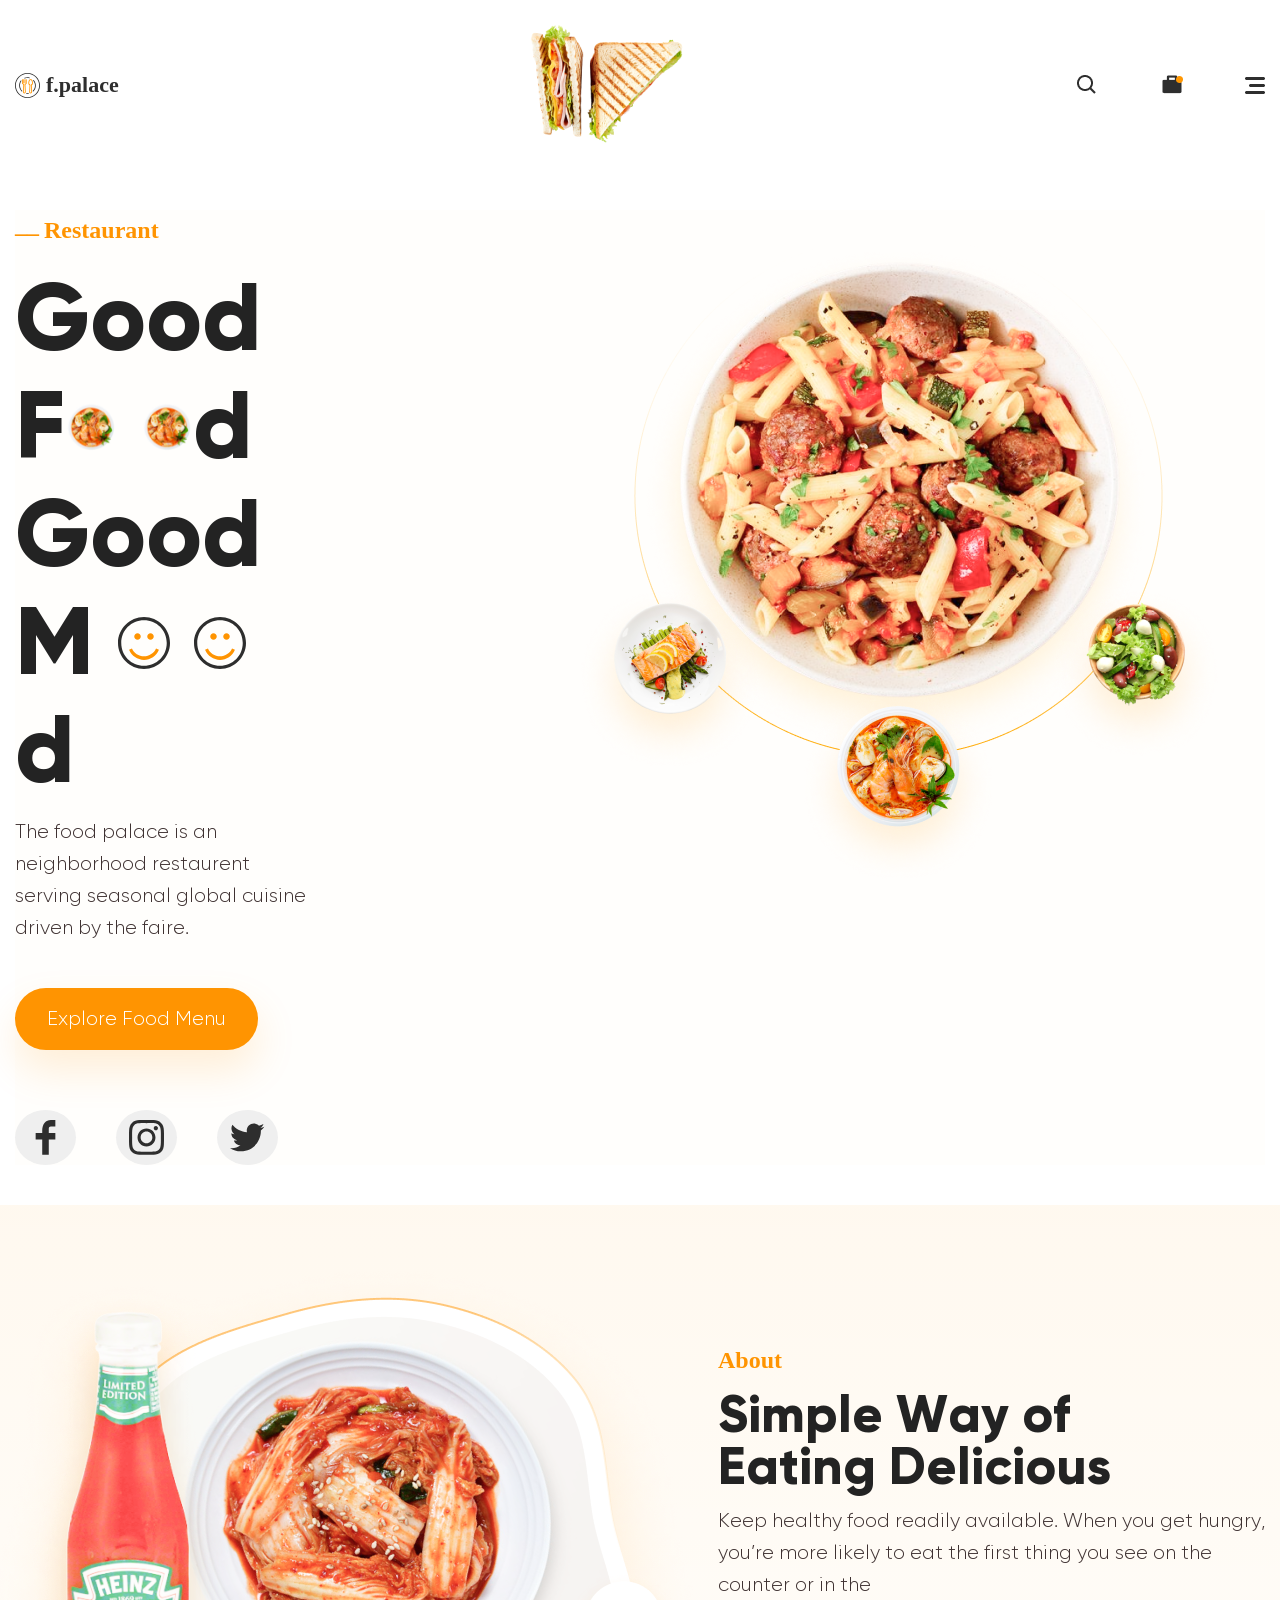
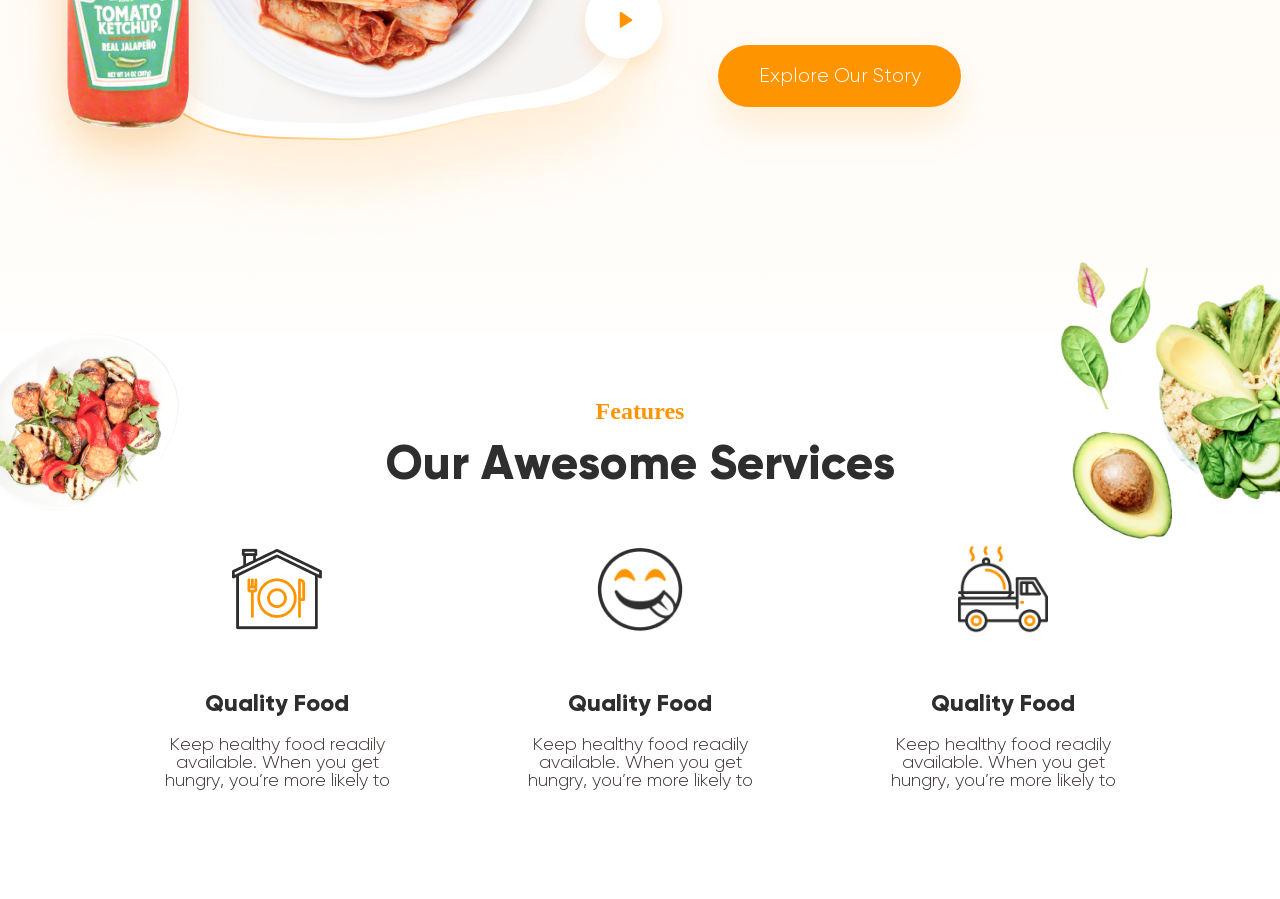
==== index.html @ fa470aaf "Updates" ====
<!doctype html>
<html lang="ru">
    <head>
   <meta charset="UTF-8">
   <meta http-equiv="imagetoolbar" content="no" />
   <meta http-equiv="msthemecompatible" content="no" />
   <meta http-equiv="X-UA-Compatible" content="IE=edge">
   <meta name="viewport" content="width=device-width, initial-scale=1.0">
   <meta name="format-detection" content="telephone=no, email=no, address=no, date=no" />
   <meta name="description" content="© Food">
   <!-- Для современных браузеров -->
<link rel="shortcut icon" href="./favicon.svg" type="image/x-icon">
<!-- Для Apple Touch и iOS-->
<link rel="apple-touch-icon" href="apple-touch-icon.png">
<!-- Для Android -->
<link rel="manifest" href="manifest.json">
   
   <link rel="stylesheet" type="text/css" href="./css/style.min.css">
   
   <title>Good Food</title>
</head>

    <body>
        <div class="wrapper">
            <div class="container">
                <header class="header">
<div class="nav">
    <div class="nav__logo">
        <img src="./images/food-logo.svg" />
        <div class="nav__name">F.palace</div>
    </div>
    <img src="./images/burger.png" class="nav__center" />
    <div class="nav__icon">
        <img class="img__btn" src="./images/search.png" alt="search" />
        <img class="img__btn" src="./images/suitcase.png" alt="suitcase" />
        <img class="img__btn" src="./images/menu.png" alt="menu" />
    </div>
</div>
</header>

            </div>
            <main class="main">
                <div class="container">
                    <section>
    <div class="home">
        <div class="home__left">
            <div class="text__menu">
                <p class="line">__</p>
                <p>Restaurant</p>
            </div>
            <div class="home__title">
                Good F<img class="home__smile" src="./images/home-food1.svg" alt="smile" />
                <img class="home__smile" src="./images/home-food1.svg" alt="smile" />d
            </div>
            <div class="home__title">
                Good M
                <img class="home__smile" src="./images/home-smile.svg" alt="smile" />
                <img class="home__smile" src="./images/home-smile.svg" alt="smile" />
                d
            </div>
            <p class="home_subtitle">
                The food palace is an neighborhood restaurent serving seasonal
                global cuisine driven by the faire.
            </p>
            <button class="btn">Explore food menu</button>
            <div class="social">
                <button class="btn__icon">
                    <img class="social__icon" src="./images/face.svg" alt="" srcset="" />
                </button>
                <button class="btn__icon">
                    <img class="social__icon" src="./images/instagram.svg" alt="" srcset="" />
                </button>
                <button class="btn__icon">
                    <img class="social__icon" src="./images/twitter.svg" alt="" srcset="" />
                </button>
            </div>
        </div>
        <div class="home__right">
            <img src="./images/Image 4.png" alt="food" srcset="" />
        </div>
    </div>
</section>

                </div>
                <section class="section__about">
    <div class="about container">
        <div class="about__right">
            <img class="img" src="./images/about.png" alt="food" srcset="" />
        </div>
        <div class="about__left">
            <div class="text__menu">
                <!-- <p class="line">__</p> -->
                <p>About</p>
            </div>
            <div class="about__title">Simple Way of</div>
            <div class="about__title">Eating Delicious</div>
            <p class="about_subtitle">
                Keep healthy food readily available. When you get hungry, you’re
                more likely to eat the first thing you see on the counter or in
                the
            </p>
            <button class="btn">Explore our story</button>
        </div>
    </div>
</section>

                <section>
    <div class="wrapper__features">
        <img class="img__left" src="./images/features1.png" alt="" />
        <img class="img__right" src="./images/features3.png" alt="" />
    </div>
    <div class="container">
        <div class="feature">
            <p class="text__menu">Features</p>
            <h1 class="service">Our Awesome Services</h1>
            <div class="delivery">
                <div class="delivery__service">
                    <img src="./images/feature/food.png" alt="food" />
                    <h1 class="service__name">Quality Food</h1>
                    <p class="service__text">
                        Keep healthy food readily available. When you get
                        hungry, you’re more likely to
                    </p>
                </div>
                <div class="delivery__service">
                    <img src="./images/feature/emojione.png" alt="food" />
                    <h1 class="service__name">Quality Food</h1>
                    <p class="service__text">
                        Keep healthy food readily available. When you get
                        hungry, you’re more likely to
                    </p>
                </div>
                <div class="delivery__service">
                    <img src="./images/feature/truck.png" alt="food" />
                    <h1 class="service__name">Quality Food</h1>
                    <p class="service__text">
                        Keep healthy food readily available. When you get
                        hungry, you’re more likely to
                    </p>
                </div>
            </div>
        </div>
    </div>
</section>

            </main>
            <footer class="footer"></footer>
        </div>
        <script src="./js/script.min.js"></script>
    </body>
</html>
---- css/style.min.css ----
@media (prefers-reduced-motion: no-preference) {
  html {
    scroll-behavior: smooth;
  }
}

* {
  -webkit-tap-highlight-color: transparent;
}

@font-face {
  font-family: "Gilroy";
  font-display: swap;
  src: url("../fonts/Gilroy-ExtraBold.woff2") format("woff2"), url("../fonts/Gilroy-ExtraBold.woff") format("woff");
  font-weight: 800;
  font-style: normal;
}
@font-face {
  font-family: "Gilroy";
  font-display: swap;
  src: url("../fonts/Gilroy-Light.woff2") format("woff2"), url("../fonts/Gilroy-Light.woff") format("woff");
  font-weight: 300;
  font-style: normal;
}
.btn {
  margin-top: 3.1428571429rem;
  color: #fff;
  font-family: "Gilroy";
  font-size: 20px;
  font-style: normal;
  font-weight: 500;
  line-height: 30px; /* 150% */
  text-transform: capitalize;
  width: 243px;
  height: 62px;
  -ms-flex-negative: 0;
      flex-shrink: 0;
  border-radius: 31px;
  background: #ff9401;
  -webkit-box-shadow: 0px 20px 40px 0px rgba(255, 148, 1, 0.15);
          box-shadow: 0px 20px 40px 0px rgba(255, 148, 1, 0.15);
  -webkit-transition: scale 0.4s ease-in-out;
  transition: scale 0.4s ease-in-out;
}
.btn:hover {
  scale: 1.1;
}

* {
  padding: 0;
  margin: 0;
  border: 0;
}

*,
*:before,
*:after {
  -webkit-box-sizing: border-box;
          box-sizing: border-box;
}

:focus,
:active {
  outline: none;
}

a:focus,
a:active {
  outline: none;
}

nav,
footer,
header,
aside {
  display: block;
}

html,
body {
  height: 100%;
  width: 100%;
  color: var(--default-text-color, #000000);
  font-size: 100%;
  line-height: 1;
  font-size: 14px;
  -ms-text-size-adjust: 100%;
  -moz-text-size-adjust: 100%;
  -webkit-text-size-adjust: 100%;
}

input,
button,
textarea {
  font-family: inherit;
}

input::-ms-clear {
  display: none;
}

button {
  cursor: pointer;
}

button::-moz-focus-inner {
  padding: 0;
  border: 0;
}

a,
a:visited {
  text-decoration: none;
}

a:hover {
  text-decoration: none;
}

ul li {
  list-style: none;
}

img {
  vertical-align: top;
}

h1,
h2,
h3,
h4,
h5,
h6 {
  font-size: inherit;
  font-weight: inherit;
}

/*-------------------------------------------------------------------------------------------------*/
.wrapper {
  min-height: 100%;
  display: -webkit-box;
  display: -ms-flexbox;
  display: flex;
  -webkit-box-orient: vertical;
  -webkit-box-direction: normal;
      -ms-flex-direction: column;
          flex-direction: column;
  overflow-x: clip;
}
.wrapper > * {
  min-width: 0;
}

.container,
[class*=__container] {
  -webkit-box-sizing: content-box;
          box-sizing: content-box;
  max-width: 114.2857142857rem;
  margin: 0 auto;
  width: calc(100% - 30px);
  padding: 0 1.0714285714rem;
  height: 100%;
}

.lock {
  overflow: hidden !important;
  -ms-touch-action: none !important;
      touch-action: none !important;
}

.text__menu {
  display: -webkit-box;
  display: -ms-flexbox;
  display: flex;
  -webkit-box-pack: start;
      -ms-flex-pack: start;
          justify-content: start;
  gap: 5px;
  -webkit-box-align: center;
      -ms-flex-align: center;
          align-items: center;
  color: #ff9401;
  font-size: 24px;
  font-style: normal;
  font-weight: 600;
  line-height: 30px;
  padding-bottom: 13px;
}

.menu__body {
  height: 100%;
  display: -webkit-box;
  display: -ms-flexbox;
  display: flex;
  -webkit-box-pack: justify;
      -ms-flex-pack: justify;
          justify-content: space-between;
  -webkit-box-align: center;
      -ms-flex-align: center;
          align-items: center;
}
@media (max-width: 768.5px) {
  .menu__body {
    -webkit-box-orient: vertical;
    -webkit-box-direction: normal;
        -ms-flex-direction: column;
            flex-direction: column;
  }
}

.nav {
  display: -webkit-box;
  display: -ms-flexbox;
  display: flex;
  -webkit-box-pack: justify;
      -ms-flex-pack: justify;
          justify-content: space-between;
  -webkit-box-align: center;
      -ms-flex-align: center;
          align-items: center;
}

.nav__logo {
  display: -webkit-box;
  display: -ms-flexbox;
  display: flex;
  -webkit-box-pack: justify;
      -ms-flex-pack: justify;
          justify-content: space-between;
  -webkit-box-align: center;
      -ms-flex-align: center;
          align-items: center;
  gap: 6px;
}

.nav__name {
  color: #2e2e2e;
  font-family: "Playfair Display";
  font-size: 22px;
  font-weight: 700;
  line-height: 30px; /* 136.364% */
  text-transform: lowercase;
}

.nav__icon {
  display: -webkit-box;
  display: -ms-flexbox;
  display: flex;
  -webkit-box-pack: justify;
      -ms-flex-pack: justify;
          justify-content: space-between;
  -webkit-box-align: center;
      -ms-flex-align: center;
          align-items: center;
  gap: 62px;
}

.img__btn {
  cursor: pointer;
}

.header {
  height: -webkit-fit-content;
  height: -moz-fit-content;
  height: fit-content;
}

.home {
  display: -webkit-box;
  display: -ms-flexbox;
  display: flex;
  -webkit-box-pack: start;
      -ms-flex-pack: start;
          justify-content: start;
  margin-top: 2.8571428571rem;
  background-color: #fffefc;
}

.home__left {
  width: 42.1428571429rem;
}

.line {
  margin-bottom: 0.7142857143rem;
}

.home__smile {
  margin-top: 2.1428571429rem;
  width: 52px;
  height: 52px;
  -ms-flex-negative: 0;
      flex-shrink: 0;
}

.home__title {
  color: #232323;
  font-family: "Gilroy";
  font-size: 96px;
  font-style: normal;
  font-weight: 800;
  line-height: 108px;
}
@font-face {
  font-family: "Gilroy";
  src: url("../fonts/Gilroy-ExtraBold.woff2") format("woff2");
  font-weight: 800;
  font-display: swap;
  font-style: normal;
}

.home_subtitle {
  margin-top: 0.9285714286rem;
  color: #3f3232;
  font-family: "Gilroy";
  font-size: 20px;
  font-style: normal;
  font-weight: 400;
  line-height: 160%; /* 32px */
}

.social {
  margin-top: 4.2857142857rem;
  display: -webkit-box;
  display: -ms-flexbox;
  display: flex;
  gap: 40px;
}

.social__icon {
  width: 35px;
  height: 35px;
}

.btn__icon {
  padding: 10px 13px;
  border-radius: 100%;
}

.section__about {
  background: -webkit-gradient(linear, left top, left bottom, from(rgba(255, 148, 1, 0.05)), to(rgba(255, 237, 211, 0)));
  background: linear-gradient(180deg, rgba(255, 148, 1, 0.05) 0%, rgba(255, 237, 211, 0) 100%);
}

.about {
  background: -webkit-gradient(linear, left top, left bottom, from(rgba(255, 148, 1, 0.05)), to(rgba(255, 237, 211, 0)));
  background: linear-gradient(180deg, rgba(255, 148, 1, 0.05) 0%, rgba(255, 237, 211, 0) 100%);
  display: -webkit-box;
  display: -ms-flexbox;
  display: flex;
  -webkit-box-pack: justify;
      -ms-flex-pack: justify;
          justify-content: space-between;
  margin-top: 2.8571428571rem;
  background-color: #fffefc;
}

.about__left {
  margin-top: 140px;
  width: 40rem;
}

.about__menu {
  display: -webkit-box;
  display: -ms-flexbox;
  display: flex;
  -webkit-box-pack: start;
      -ms-flex-pack: start;
          justify-content: start;
  gap: 0.3571428571rem;
  -webkit-box-align: center;
      -ms-flex-align: center;
          align-items: center;
  color: #ff9401;
  font-size: 24px;
  font-style: normal;
  font-weight: 600;
  line-height: 30px;
  margin-bottom: 24px;
}

.line {
  margin-bottom: 0.7142857143rem;
}

.about__title {
  color: #232323;
  font-family: "Gilroy";
  font-size: 52px;
  font-style: normal;
  font-weight: 800;
}
@font-face {
  font-family: "Gilroy";
  src: url("../fonts/Gilroy-ExtraBold.woff2") format("woff2");
  font-weight: 800;
  font-display: swap;
  font-style: normal;
}

.about_subtitle {
  margin-top: 0.9285714286rem;
  color: #3f3232;
  font-family: "Gilroy";
  font-size: 20px;
  font-style: normal;
  font-weight: 400;
  line-height: 160%; /* 32px */
}

.img {
  margin-top: -120px;
  margin-left: -150px;
}

.wrapper__features {
  position: relative;
  margin-top: 62px;
}

.img__left {
  position: absolute;
  top: -110px;
  left: 0;
}

.img__right {
  position: absolute;
  top: -160px;
  right: 0;
}

.feature {
  margin: 0 auto;
  display: -webkit-box;
  display: -ms-flexbox;
  display: flex;
  -webkit-box-orient: vertical;
  -webkit-box-direction: normal;
      -ms-flex-direction: column;
          flex-direction: column;
  -webkit-box-pack: center;
      -ms-flex-pack: center;
          justify-content: center;
  -webkit-box-align: center;
      -ms-flex-align: center;
          align-items: center;
}

.service {
  color: #2e2e2e;
  font-family: Gilroy;
  font-size: 48px;
  font-weight: 700;
  margin-bottom: 57px;
}

.delivery {
  display: -webkit-box;
  display: -ms-flexbox;
  display: flex;
  -ms-flex-pack: distribute;
      justify-content: space-around;
  -webkit-box-align: center;
      -ms-flex-align: center;
          align-items: center;
  gap: 118px;
  margin-bottom: 110px;
}

.delivery__service {
  display: -webkit-box;
  display: -ms-flexbox;
  display: flex;
  -webkit-box-orient: vertical;
  -webkit-box-direction: normal;
      -ms-flex-direction: column;
          flex-direction: column;
  -webkit-box-align: center;
      -ms-flex-align: center;
          align-items: center;
  -webkit-box-pack: center;
      -ms-flex-pack: center;
          justify-content: center;
  width: 245px;
}
.delivery__service img {
  padding-bottom: 57px;
  width: 90px;
}

.service__name {
  color: #2e2e2e;
  padding-bottom: 20px;
  font-family: Gilroy;
  font-size: 24px;
  font-style: normal;
  font-weight: 700;
}
@font-face {
  font-family: "Gilroy";
  src: url("../fonts/Gilroy-ExtraBold.woff2") format("woff2");
  font-weight: 700;
  font-display: swap;
  font-style: normal;
}

.service__text {
  color: #3f3232;
  text-align: center;
  font-family: Gilroy;
  font-size: 18px;
  font-style: normal;
  font-weight: 100;
}
@font-face {
  font-family: "Gilroy";
  src: url("../fonts/Gilroy-Light.woff2") format("woff2");
  font-weight: 100;
  font-display: swap;
  font-style: normal;
}

.main {
  -webkit-box-flex: 1;
      -ms-flex: 1 1 auto;
          flex: 1 1 auto;
}

.footer {
  height: -webkit-fit-content;
  height: -moz-fit-content;
  height: fit-content;
}

@media all and (-ms-high-contrast: none), (-ms-high-contrast: active), (min-width: 0\0 ) {
  body {
    width: 100vw;
    height: 100vh;
    overflow: hidden;
  }
}
/*# sourceMappingURL=style.min.css.map */
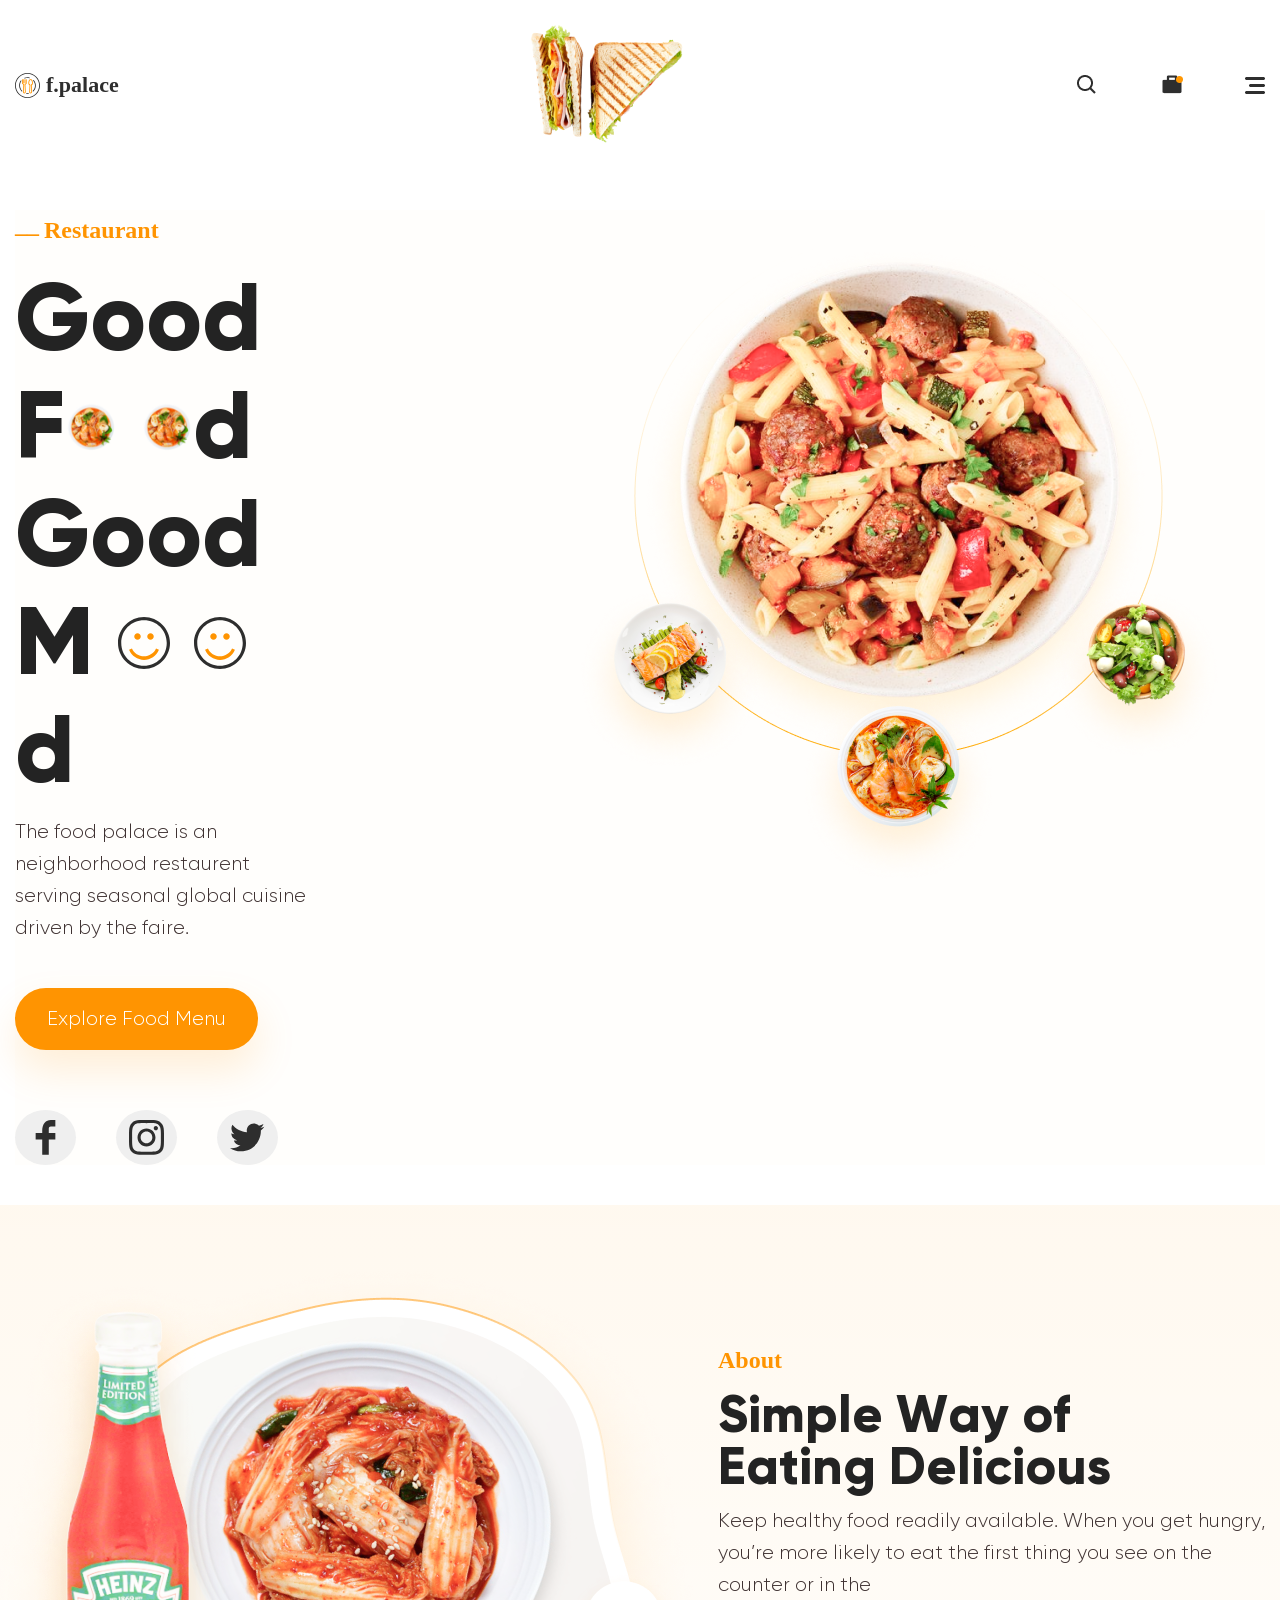
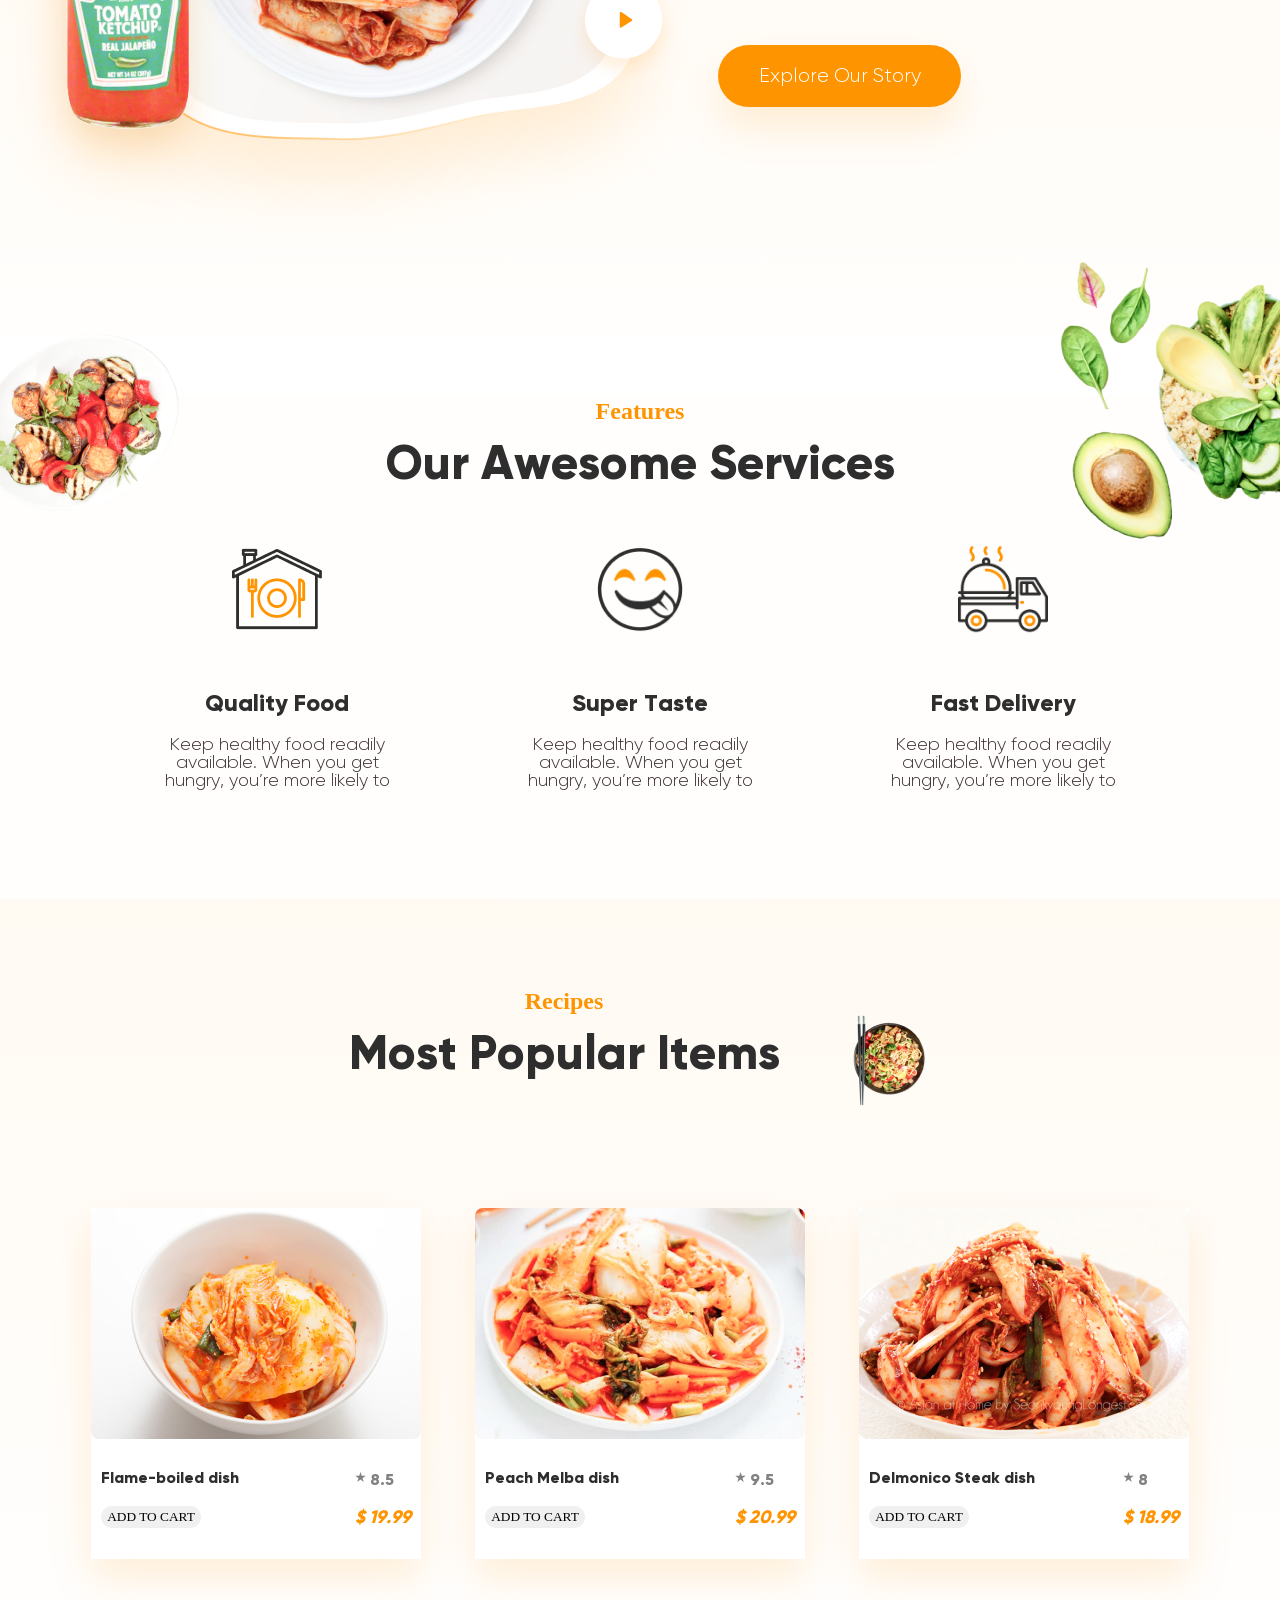
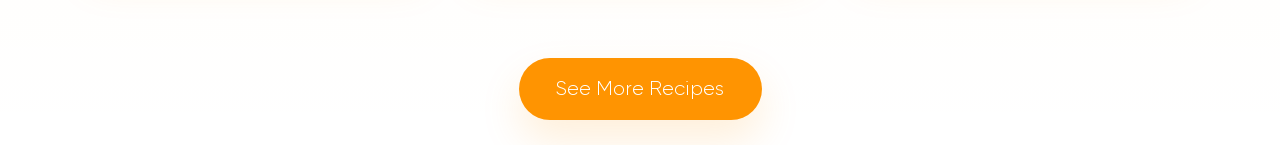
==== commit 157d7130: "Updates" ====
--- a/index.html
+++ b/index.html
@@ -104,7 +104,7 @@
     </div>
 </section>
 
-                <section>
+                <section class="feature__block">
     <div class="wrapper__features">
         <img class="img__left" src="./images/features1.png" alt="" />
         <img class="img__right" src="./images/features3.png" alt="" />
@@ -113,33 +113,22 @@
         <div class="feature">
             <p class="text__menu">Features</p>
             <h1 class="service">Our Awesome Services</h1>
-            <div class="delivery">
-                <div class="delivery__service">
-                    <img src="./images/feature/food.png" alt="food" />
-                    <h1 class="service__name">Quality Food</h1>
-                    <p class="service__text">
-                        Keep healthy food readily available. When you get
-                        hungry, you’re more likely to
-                    </p>
-                </div>
-                <div class="delivery__service">
-                    <img src="./images/feature/emojione.png" alt="food" />
-                    <h1 class="service__name">Quality Food</h1>
-                    <p class="service__text">
-                        Keep healthy food readily available. When you get
-                        hungry, you’re more likely to
-                    </p>
-                </div>
-                <div class="delivery__service">
-                    <img src="./images/feature/truck.png" alt="food" />
-                    <h1 class="service__name">Quality Food</h1>
-                    <p class="service__text">
-                        Keep healthy food readily available. When you get
-                        hungry, you’re more likely to
-                    </p>
-                </div>
+            <div class="delivery"><!-- подключен скрипт feature --></div>
+        </div>
+    </div>
+</section>
+
+                <section class="recipes__wrapper">
+    <div class="recipes container">
+        <div class="recipes__head">
+            <div class="recipes__text">
+                <p class="text__menu">Recipes</p>
+                <h1 class="recipes__subtitle">Most Popular Items</h1>
             </div>
+            <img class="recipes__img" src="./images/recipes/recipes.png" />
         </div>
+        <div class="recipes__cards"><!-- подключен скрипт recipes --></div>
+        <button class="btn padding">See more recipes</button>
     </div>
 </section>
 
--- a/css/style.min.css
+++ b/css/style.min.css
@@ -412,6 +412,10 @@
   margin-left: -150px;
 }
 
+.feature__block {
+  background-color: #fffefc;
+}
+
 .wrapper__features {
   position: relative;
   margin-top: 62px;
@@ -520,6 +524,151 @@
   font-style: normal;
 }
 
+.recipes__wrapper {
+  padding-top: 87px;
+  background: -webkit-gradient(linear, left top, left bottom, from(rgba(255, 148, 1, 0.05)), to(rgba(255, 237, 211, 0)));
+  background: linear-gradient(180deg, rgba(255, 148, 1, 0.05) 0%, rgba(255, 237, 211, 0) 100%);
+}
+
+.recipes {
+  display: -webkit-box;
+  display: -ms-flexbox;
+  display: flex;
+  -webkit-box-orient: vertical;
+  -webkit-box-direction: normal;
+      -ms-flex-direction: column;
+          flex-direction: column;
+  -webkit-box-align: center;
+      -ms-flex-align: center;
+          align-items: center;
+}
+
+.recipes__head {
+  display: -webkit-box;
+  display: -ms-flexbox;
+  display: flex;
+  gap: 66px;
+  -webkit-box-pack: center;
+      -ms-flex-pack: center;
+          justify-content: center;
+  -webkit-box-align: center;
+      -ms-flex-align: center;
+          align-items: center;
+}
+
+.recipes__text {
+  margin: 0 auto;
+  display: -webkit-box;
+  display: -ms-flexbox;
+  display: flex;
+  -webkit-box-orient: vertical;
+  -webkit-box-direction: normal;
+      -ms-flex-direction: column;
+          flex-direction: column;
+  -webkit-box-pack: center;
+      -ms-flex-pack: center;
+          justify-content: center;
+  -webkit-box-align: center;
+      -ms-flex-align: center;
+          align-items: center;
+}
+
+.recipes__subtitle {
+  color: #2e2e2e;
+  font-family: Gilroy;
+  font-size: 48px;
+  font-weight: 700;
+  margin-bottom: 57px;
+}
+
+.recipes__cards {
+  margin-bottom: 55px;
+  padding-top: 74px;
+  display: -webkit-box;
+  display: -ms-flexbox;
+  display: flex;
+  gap: 54px;
+}
+
+.card {
+  background-color: #fff;
+  -webkit-box-shadow: 0px 20px 40px 0px rgba(255, 148, 1, 0.15);
+          box-shadow: 0px 20px 40px 0px rgba(255, 148, 1, 0.15);
+}
+
+.card__data {
+  display: -webkit-box;
+  display: -ms-flexbox;
+  display: flex;
+  -webkit-box-align: center;
+      -ms-flex-align: center;
+          align-items: center;
+  -webkit-box-pack: justify;
+      -ms-flex-pack: justify;
+          justify-content: space-between;
+  height: 120px;
+  padding: 0 10px;
+}
+
+.card__left {
+  display: -webkit-box;
+  display: -ms-flexbox;
+  display: flex;
+  -webkit-box-orient: vertical;
+  -webkit-box-direction: normal;
+      -ms-flex-direction: column;
+          flex-direction: column;
+  gap: 20px;
+}
+
+.card__title {
+  color: #2e2e2e;
+  font-family: Gilroy;
+  font-size: 16px;
+  font-style: normal;
+  font-weight: 700;
+}
+
+.card__btn {
+  width: 100px;
+  height: 22px;
+  -ms-flex-negative: 0;
+      flex-shrink: 0;
+  border-radius: 15px;
+  background: rgba(196, 196, 196, 0.26);
+}
+
+.card__right {
+  display: -webkit-box;
+  display: -ms-flexbox;
+  display: flex;
+  -webkit-box-orient: vertical;
+  -webkit-box-direction: normal;
+      -ms-flex-direction: column;
+          flex-direction: column;
+  gap: 20px;
+}
+
+.card__rating {
+  color: #818181;
+  font-family: Gilroy;
+  font-size: 16px;
+  font-style: normal;
+  font-weight: 600;
+}
+
+.card__price {
+  color: #ff9401;
+  font-family: Gilroy;
+  font-size: 18px;
+  font-style: italic;
+  font-weight: 700;
+}
+
+.padding {
+  margin-bottom: 25px;
+}
+
 .main {
   -webkit-box-flex: 1;
       -ms-flex: 1 1 auto;
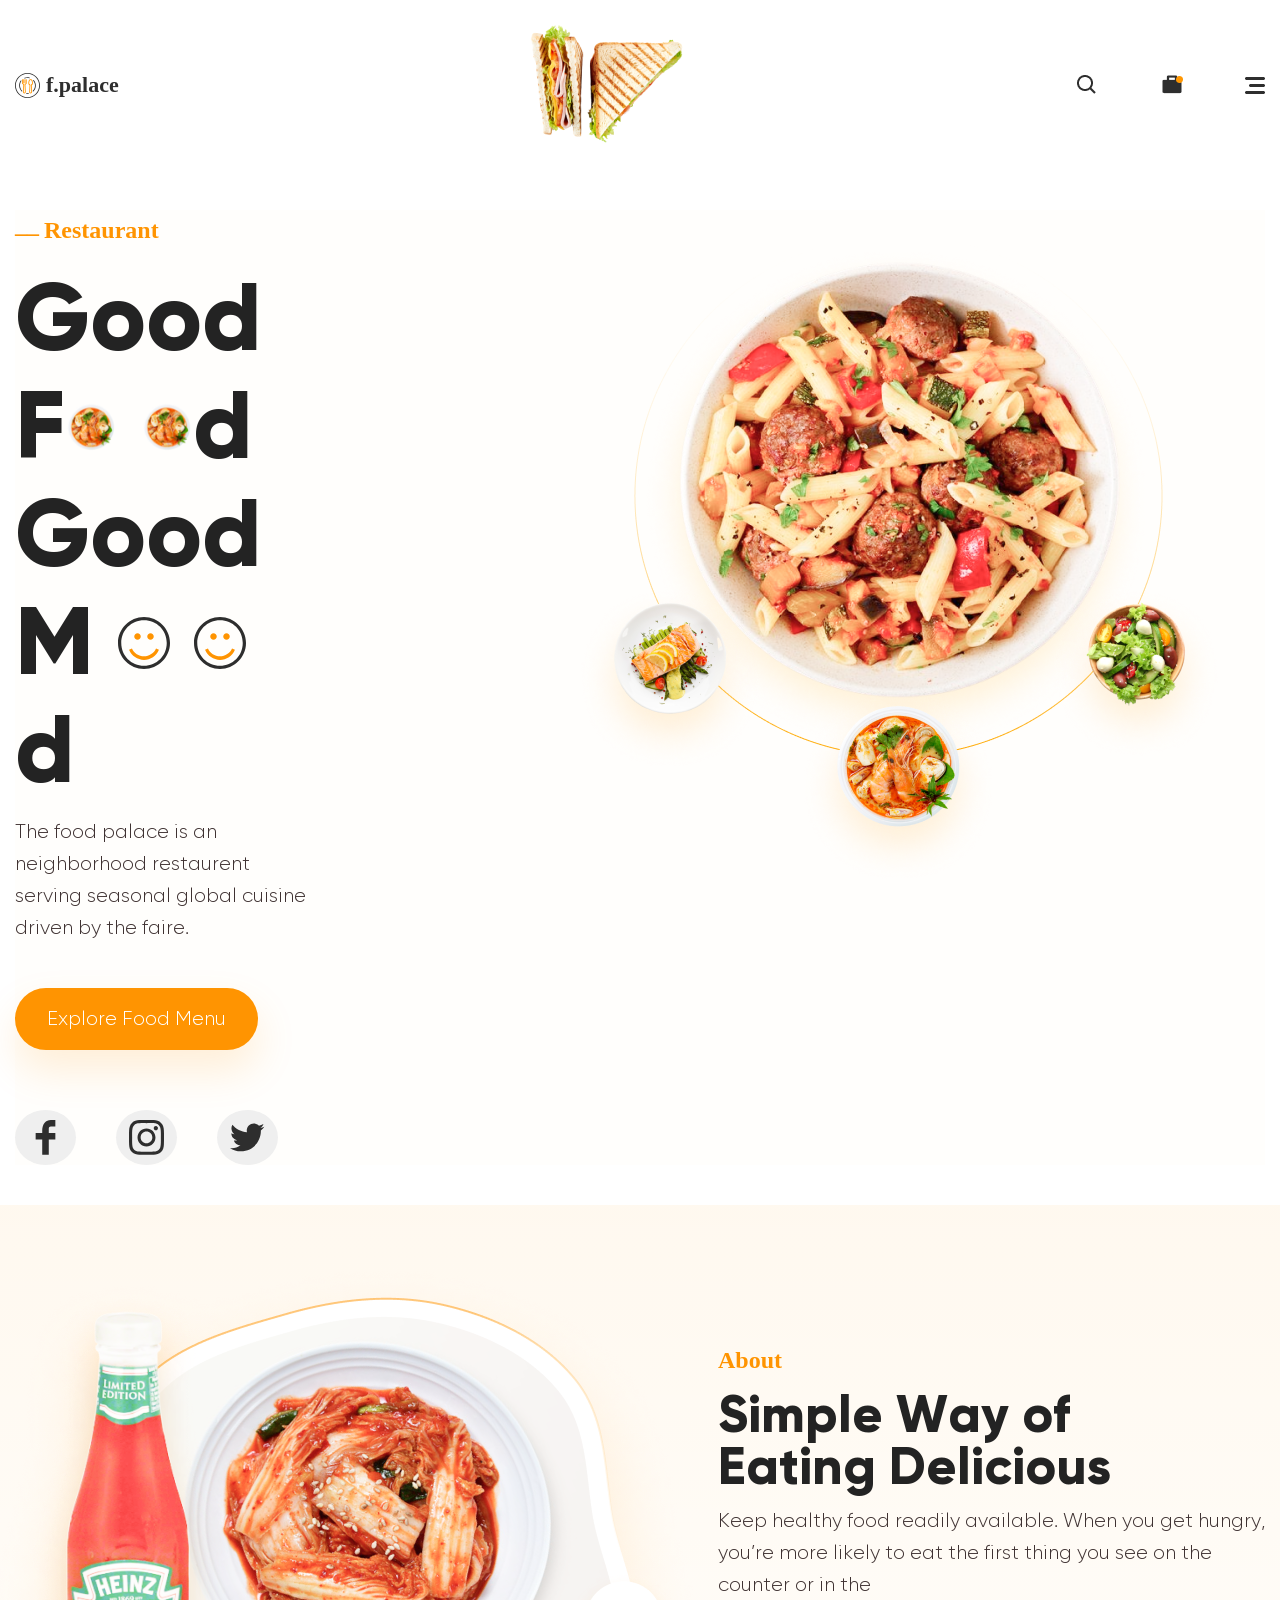
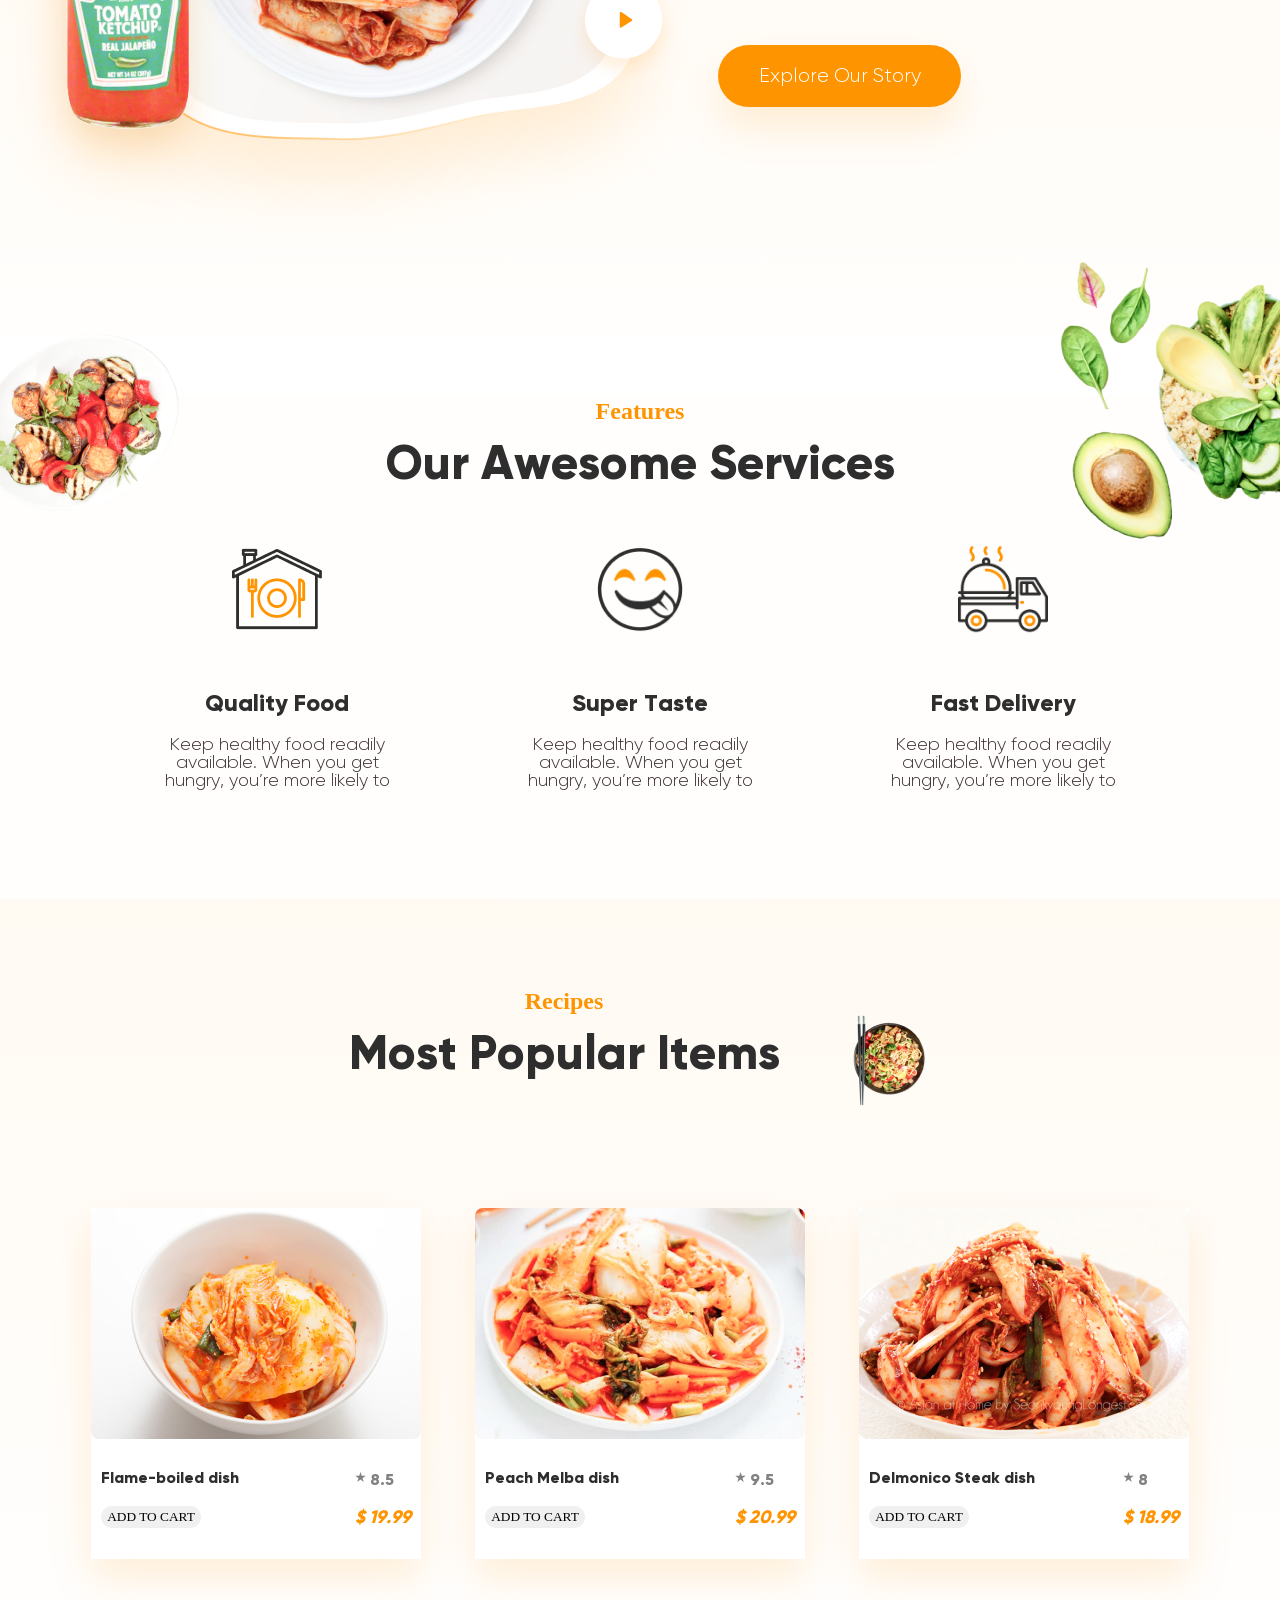
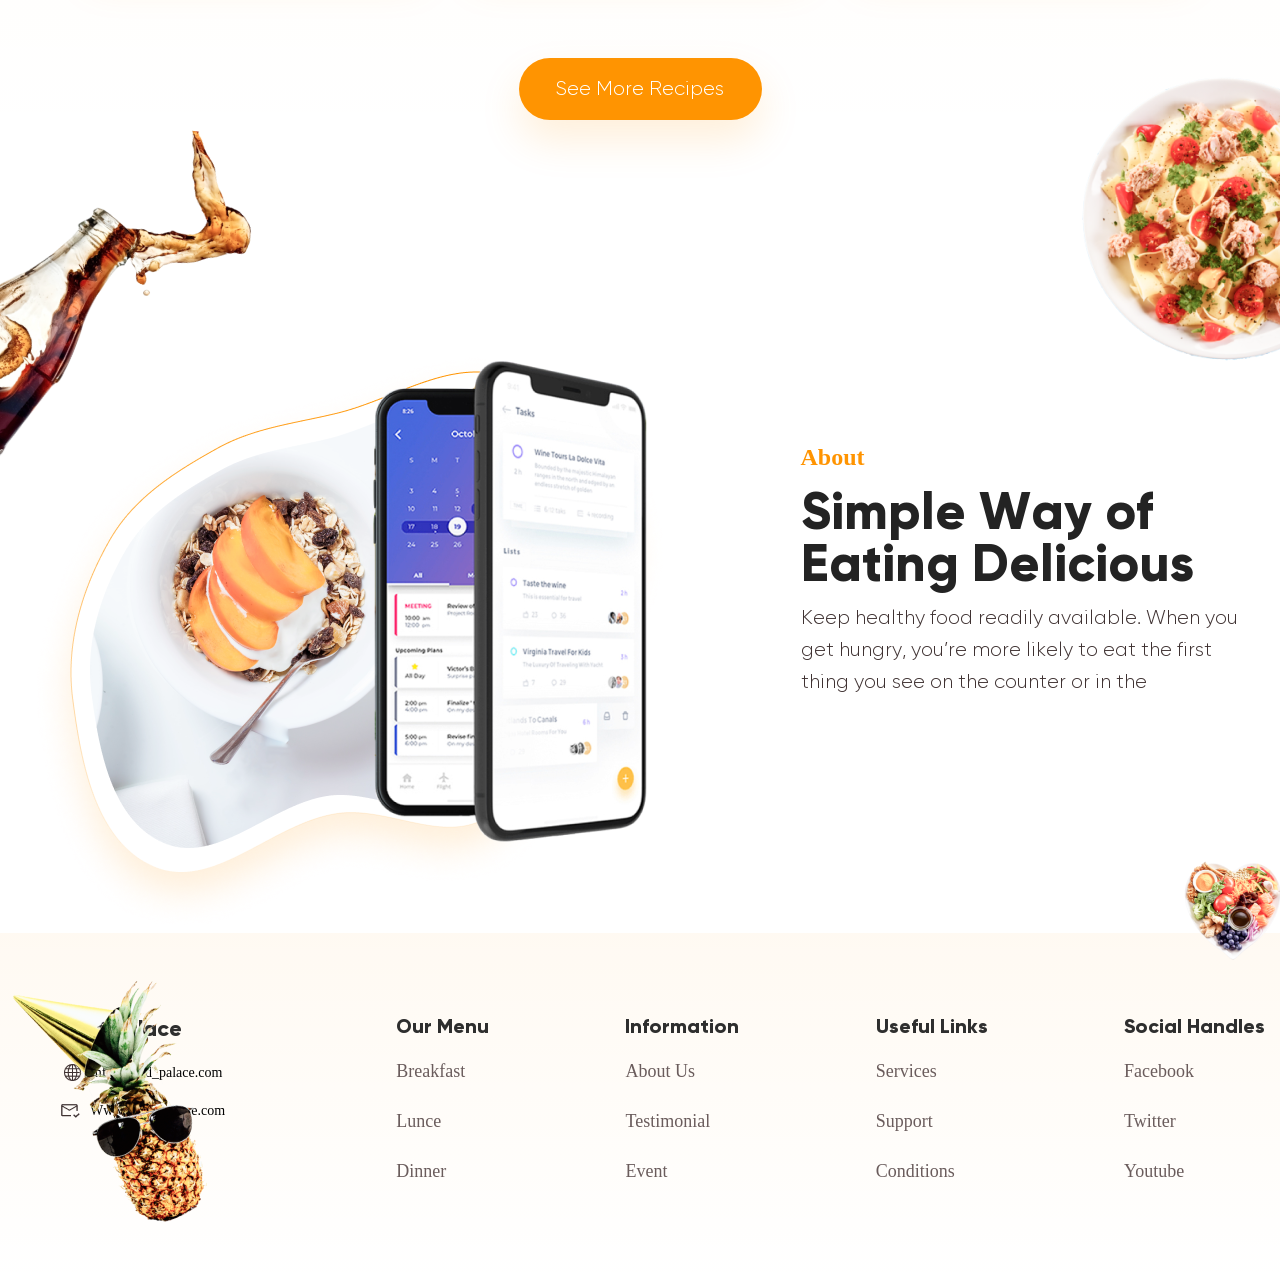
==== commit 74063bbc: "Updates" ====
--- a/index.html
+++ b/index.html
@@ -105,7 +105,7 @@
 </section>
 
                 <section class="feature__block">
-    <div class="wrapper__features">
+    <div class="wrapper__img">
         <img class="img__left" src="./images/features1.png" alt="" />
         <img class="img__right" src="./images/features3.png" alt="" />
     </div>
@@ -132,8 +132,65 @@
     </div>
 </section>
 
+                <section class="takeaway__block">
+    <div class="wrapper__img">
+        <img class="img__left" src="./images/takeaway/7.png" alt="" />
+        <img class="img__right" src="./images/takeaway/4.png" alt="" />
+    </div>
+    <div class="container">
+        <div class="takeaway">
+            <div class="takeaway__left">
+                <img src="./images/takeaway/takeaway.png" alt="takeaway" srcset="" />
+            </div>
+            <div class="takeaway__right">
+                <div class="text__menu">
+                    <!-- <p class="line">__</p> -->
+                    <p>About</p>
+                </div>
+                <div class="about__title">Simple Way of</div>
+                <div class="about__title">Eating Delicious</div>
+                <p class="about_subtitle">
+                    Keep healthy food readily available. When you get hungry,
+                    you’re more likely to eat the first thing you see on the
+                    counter or in the
+                </p>
+                <!-- <button class="btn">Explore our story</button> -->
+            </div>
+        </div>
+    </div>
+</section>
+
             </main>
-            <footer class="footer"></footer>
+            <footer class="footer">
+    <div class="footer__img">
+        <img class="img__left" src="./images/footer/8.png" alt="" />
+        <img class="img__right" src="./images/footer/5.png" alt="" />
+    </div>
+    <div class="container">
+        <div class="footer__wrapper">
+            <div class="contact">
+                <div class="contact__logo">
+                    <img src="./images/food-logo.svg" />
+                    <div class="contact__name">F.palace</div>
+                </div>
+                <div class="email">
+                    <div class="email__contact">
+                        <img src="./images/footer/bi_globe.png" alt="" />
+                        <p>info@food_palace.com</p>
+                    </div>
+                    <div class="email__site">
+                        <img src="./images/footer/Frame 54.png" alt="" />
+                        <p>Www.Food_palace.com</p>
+                    </div>
+                </div>
+            </div>
+            <div class="footer__information">
+                <!-- подключается скрипт footerRender() -->
+            </div>
+        </div>
+    </div>
+</footer>
+
         </div>
         <script src="./js/script.min.js"></script>
     </body>
--- a/css/style.min.css
+++ b/css/style.min.css
@@ -187,6 +187,23 @@
   padding-bottom: 13px;
 }
 
+.wrapper__img {
+  position: relative;
+  margin-top: 62px;
+}
+
+.img__left {
+  position: absolute;
+  top: -110px;
+  left: 0;
+}
+
+.img__right {
+  position: absolute;
+  top: -160px;
+  right: 0;
+}
+
 .menu__body {
   height: 100%;
   display: -webkit-box;
@@ -416,23 +433,6 @@
   background-color: #fffefc;
 }
 
-.wrapper__features {
-  position: relative;
-  margin-top: 62px;
-}
-
-.img__left {
-  position: absolute;
-  top: -110px;
-  left: 0;
-}
-
-.img__right {
-  position: absolute;
-  top: -160px;
-  right: 0;
-}
-
 .feature {
   margin: 0 auto;
   display: -webkit-box;
@@ -522,6 +522,28 @@
   font-weight: 100;
   font-display: swap;
   font-style: normal;
+}
+
+.takeaway {
+  margin: 0 auto;
+  display: -webkit-box;
+  display: -ms-flexbox;
+  display: flex;
+  -webkit-box-pack: center;
+      -ms-flex-pack: center;
+          justify-content: center;
+  -webkit-box-align: center;
+      -ms-flex-align: center;
+          align-items: center;
+  gap: 118px;
+}
+
+.takeaway__left {
+  margin-top: 131px;
+}
+
+.takeaway__right {
+  width: 450px;
 }
 
 .recipes__wrapper {
@@ -676,9 +698,150 @@
 }
 
 .footer {
-  height: -webkit-fit-content;
-  height: -moz-fit-content;
-  height: fit-content;
+  padding-top: 83px;
+  padding-bottom: 100px;
+  background: -webkit-gradient(linear, left top, left bottom, from(rgba(255, 148, 1, 0.05)), to(rgba(255, 237, 211, 0)));
+  background: linear-gradient(180deg, rgba(255, 148, 1, 0.05) 0%, rgba(255, 237, 211, 0) 100%);
+}
+
+.footer__img {
+  position: relative;
+}
+
+.footer__wrapper {
+  display: -webkit-box;
+  display: -ms-flexbox;
+  display: flex;
+  -webkit-box-align: start;
+      -ms-flex-align: start;
+          align-items: flex-start;
+  gap: 171px;
+}
+
+.contact {
+  display: -webkit-box;
+  display: -ms-flexbox;
+  display: flex;
+  -webkit-box-orient: vertical;
+  -webkit-box-direction: normal;
+      -ms-flex-direction: column;
+          flex-direction: column;
+  -webkit-box-align: start;
+      -ms-flex-align: start;
+          align-items: start;
+  -webkit-box-pack: justify;
+      -ms-flex-pack: justify;
+          justify-content: space-between;
+  gap: 23px;
+  padding-left: 46px;
+}
+
+.contact__logo {
+  display: -webkit-box;
+  display: -ms-flexbox;
+  display: flex;
+  -webkit-box-align: center;
+      -ms-flex-align: center;
+          align-items: center;
+  -webkit-box-pack: justify;
+      -ms-flex-pack: justify;
+          justify-content: space-between;
+  gap: 10px;
+}
+
+.contact__name {
+  color: #2e2e2e;
+  font-family: Gilroy;
+  font-size: 22px;
+  font-style: normal;
+  font-weight: 700;
+  text-transform: lowercase;
+}
+
+.email {
+  display: -webkit-box;
+  display: -ms-flexbox;
+  display: flex;
+  -webkit-box-orient: vertical;
+  -webkit-box-direction: normal;
+      -ms-flex-direction: column;
+          flex-direction: column;
+  -webkit-box-align: center;
+      -ms-flex-align: center;
+          align-items: center;
+  -webkit-box-pack: justify;
+      -ms-flex-pack: justify;
+          justify-content: space-between;
+  gap: 23px;
+}
+
+.email__contact {
+  display: -webkit-box;
+  display: -ms-flexbox;
+  display: flex;
+  -webkit-box-align: center;
+      -ms-flex-align: center;
+          align-items: center;
+  -webkit-box-pack: justify;
+      -ms-flex-pack: justify;
+          justify-content: space-between;
+  gap: 10px;
+}
+
+.email__site {
+  display: -webkit-box;
+  display: -ms-flexbox;
+  display: flex;
+  -webkit-box-align: center;
+      -ms-flex-align: center;
+          align-items: center;
+  -webkit-box-pack: justify;
+      -ms-flex-pack: justify;
+          justify-content: space-between;
+  gap: 10px;
+}
+
+.footer__information {
+  display: -webkit-box;
+  display: -ms-flexbox;
+  display: flex;
+  width: 100%;
+  -webkit-box-align: center;
+      -ms-flex-align: center;
+          align-items: center;
+  -webkit-box-pack: justify;
+      -ms-flex-pack: justify;
+          justify-content: space-between;
+}
+
+.footer__menu {
+  display: -webkit-box;
+  display: -ms-flexbox;
+  display: flex;
+  -webkit-box-orient: vertical;
+  -webkit-box-direction: normal;
+      -ms-flex-direction: column;
+          flex-direction: column;
+  gap: 20px;
+}
+
+.footer__title {
+  color: #2e2e2e;
+  font-family: Gilroy;
+  font-size: 20px;
+  font-style: normal;
+  font-weight: 600;
+  text-transform: capitalize;
+}
+
+.footer__subtitle {
+  color: #6a5c5c;
+  font-family: "Circular Std";
+  font-size: 18px;
+  font-style: normal;
+  font-weight: 450;
+  line-height: 30px; /* 166.667% */
+  text-transform: capitalize;
 }
 
 @media all and (-ms-high-contrast: none), (-ms-high-contrast: active), (min-width: 0\0 ) {
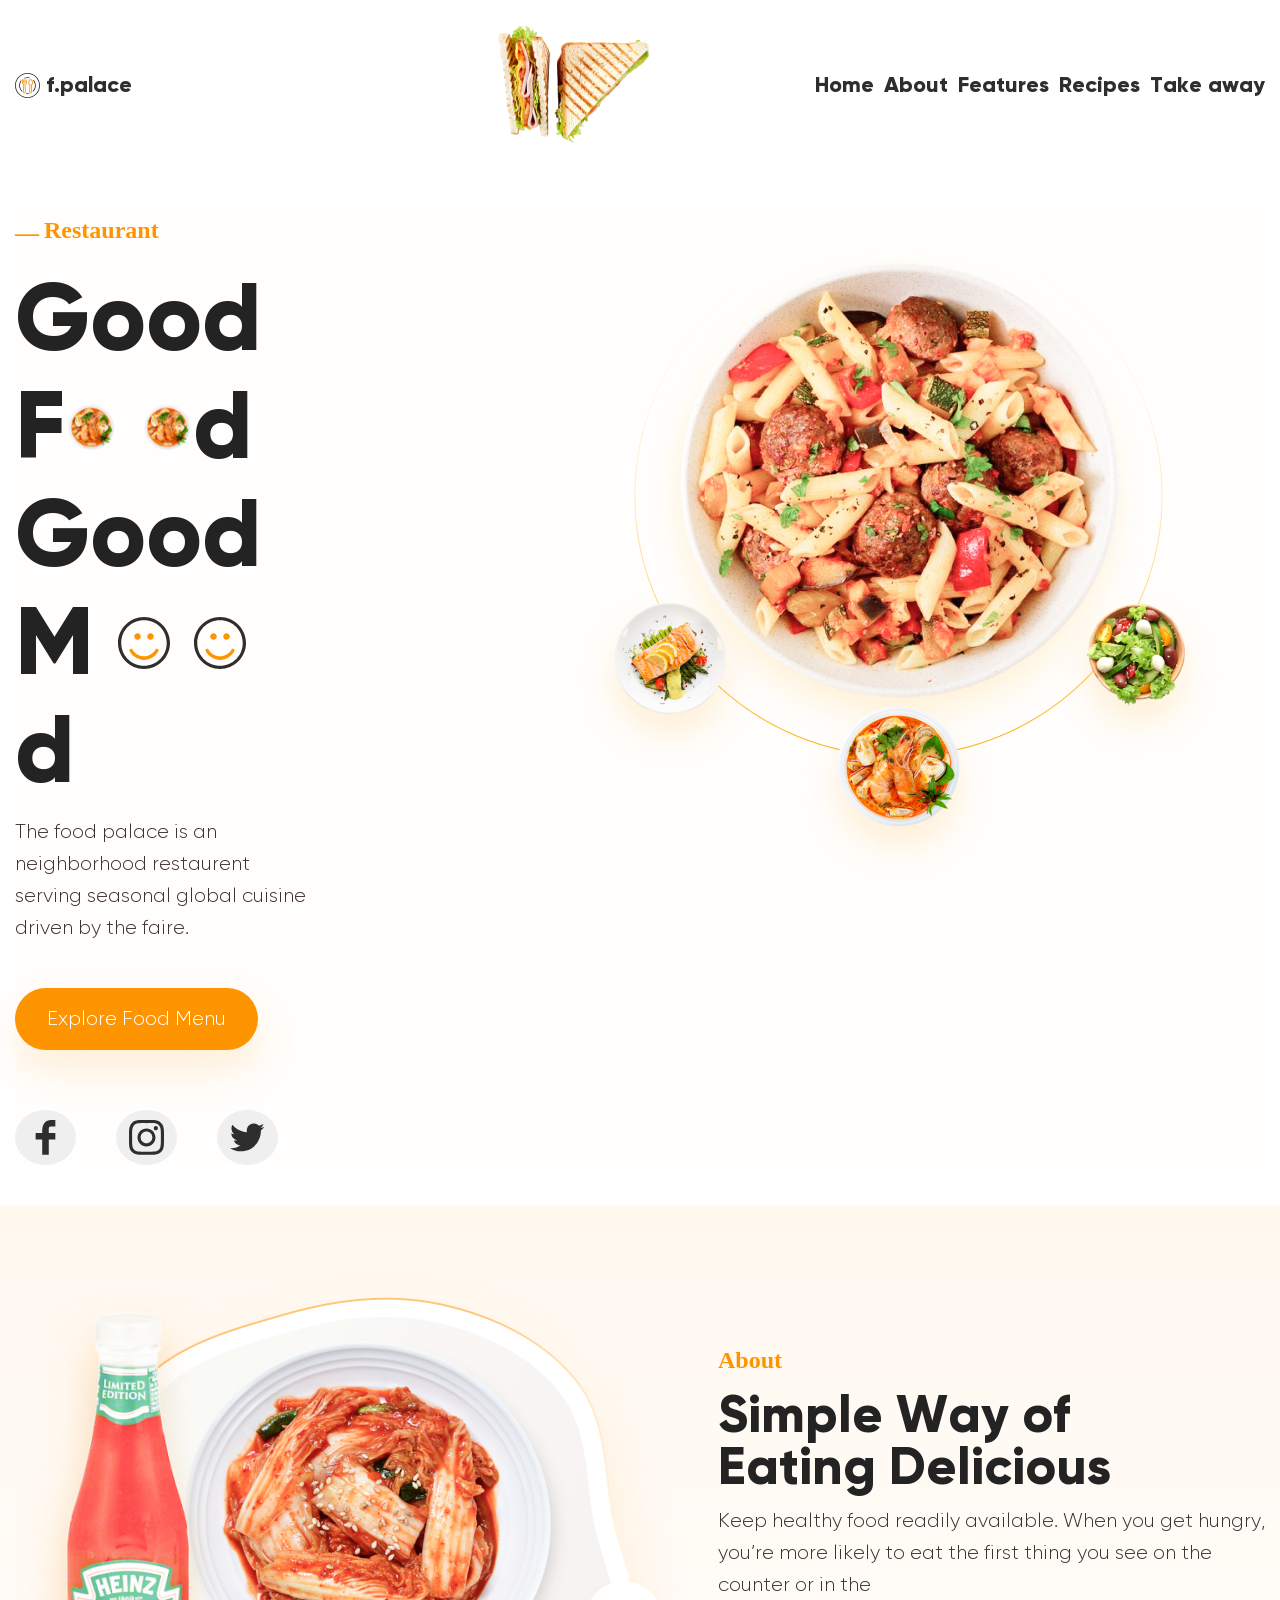
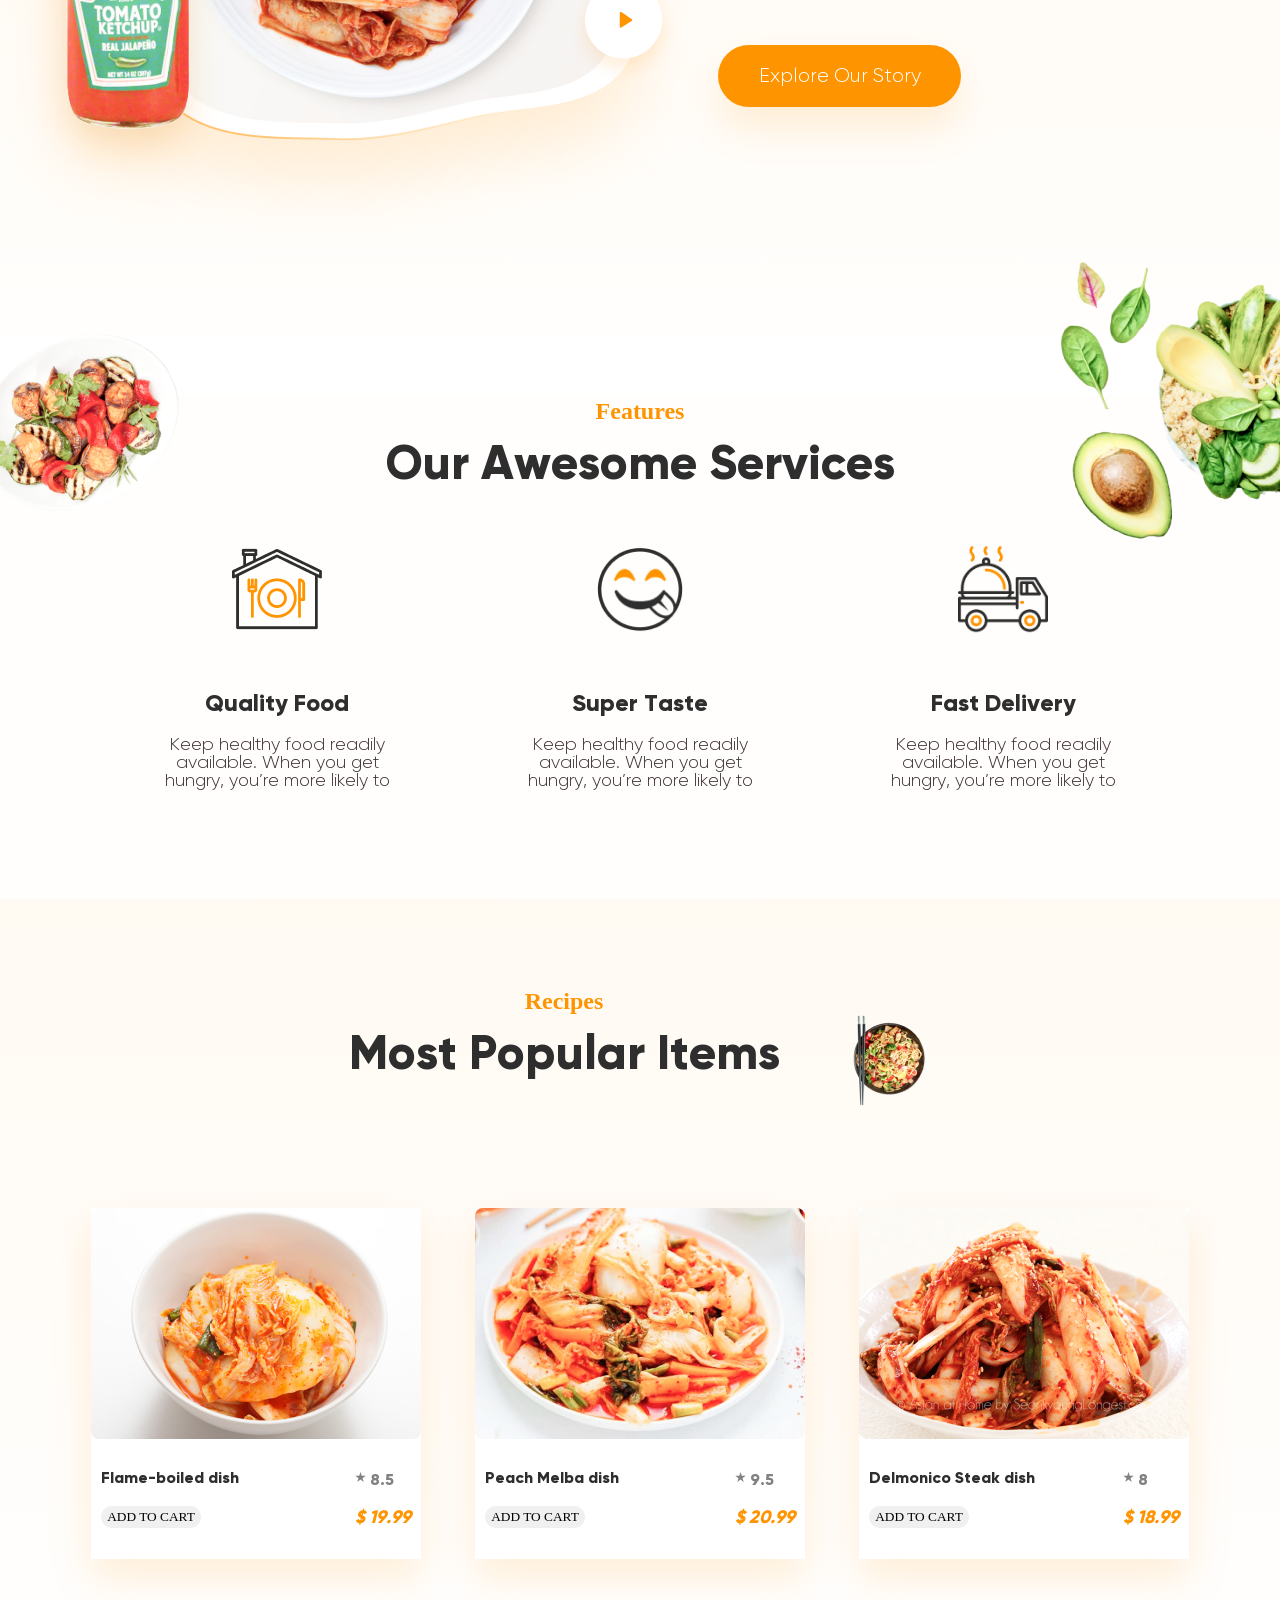
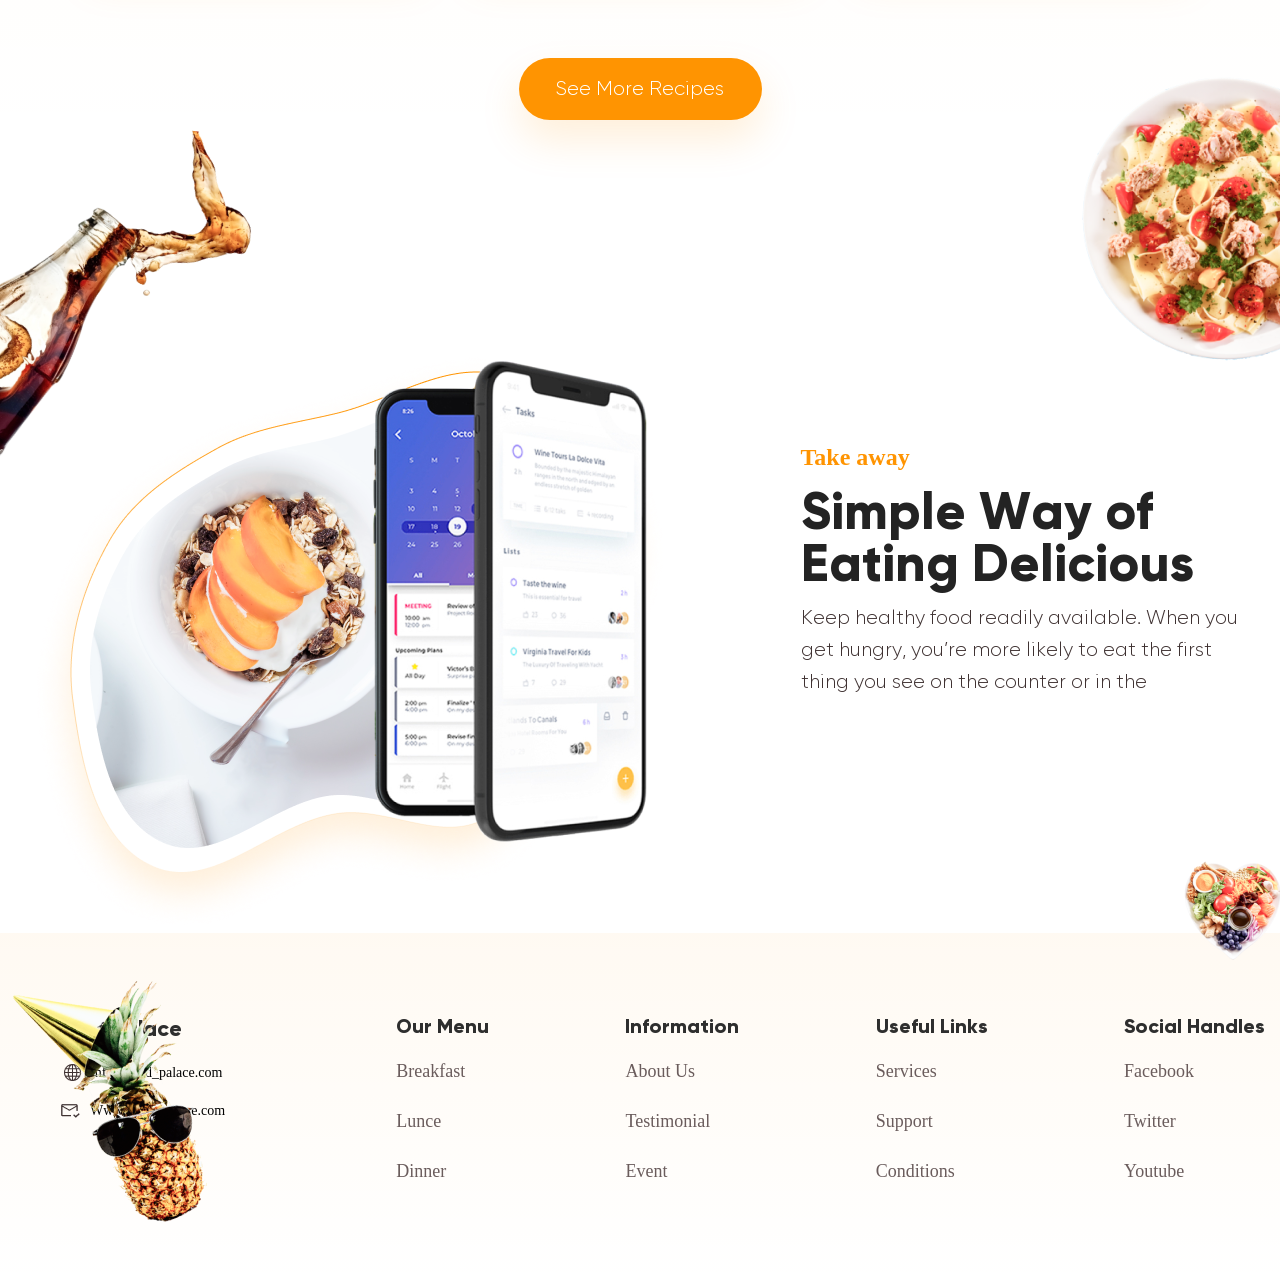
==== commit 7c81a5c7: "Updates" ====
--- a/index.html
+++ b/index.html
@@ -30,18 +30,23 @@
         <div class="nav__name">F.palace</div>
     </div>
     <img src="./images/burger.png" class="nav__center" />
-    <div class="nav__icon">
+    <nav class="menu" data-menu>
+   <ul class="menu__body" data-menu-list>
+      <li class="menu__item" data-menu-item><a href="#home">Home</a></li><li class="menu__item" data-menu-item><a href="#about">About</a></li><li class="menu__item" data-menu-item><a href="#features">Features</a></li><li class="menu__item" data-menu-item><a href="#recipes">Recipes</a></li><li class="menu__item" data-menu-item><a href="#takeaway">Take away</a></li>
+   </ul>
+</nav>
+    <!-- <div class="nav__icon">
         <img class="img__btn" src="./images/search.png" alt="search" />
         <img class="img__btn" src="./images/suitcase.png" alt="suitcase" />
         <img class="img__btn" src="./images/menu.png" alt="menu" />
-    </div>
+    </div> -->
 </div>
 </header>
 
             </div>
             <main class="main">
                 <div class="container">
-                    <section>
+                    <section id="home">
     <div class="home">
         <div class="home__left">
             <div class="text__menu">
@@ -82,7 +87,7 @@
 </section>
 
                 </div>
-                <section class="section__about">
+                <section class="section__about" id="about">
     <div class="about container">
         <div class="about__right">
             <img class="img" src="./images/about.png" alt="food" srcset="" />
@@ -104,7 +109,7 @@
     </div>
 </section>
 
-                <section class="feature__block">
+                <section class="feature__block" id="features">
     <div class="wrapper__img">
         <img class="img__left" src="./images/features1.png" alt="" />
         <img class="img__right" src="./images/features3.png" alt="" />
@@ -118,7 +123,7 @@
     </div>
 </section>
 
-                <section class="recipes__wrapper">
+                <section class="recipes__wrapper" id="recipes">
     <div class="recipes container">
         <div class="recipes__head">
             <div class="recipes__text">
@@ -132,7 +137,7 @@
     </div>
 </section>
 
-                <section class="takeaway__block">
+                <section class="takeaway__block" id="takeaway">
     <div class="wrapper__img">
         <img class="img__left" src="./images/takeaway/7.png" alt="" />
         <img class="img__right" src="./images/takeaway/4.png" alt="" />
@@ -145,7 +150,7 @@
             <div class="takeaway__right">
                 <div class="text__menu">
                     <!-- <p class="line">__</p> -->
-                    <p>About</p>
+                    <p>Take away</p>
                 </div>
                 <div class="about__title">Simple Way of</div>
                 <div class="about__title">Eating Delicious</div>
--- a/css/style.min.css
+++ b/css/style.min.css
@@ -215,6 +215,7 @@
   -webkit-box-align: center;
       -ms-flex-align: center;
           align-items: center;
+  gap: 10px;
 }
 @media (max-width: 768.5px) {
   .menu__body {
@@ -224,6 +225,12 @@
             flex-direction: column;
   }
 }
+.menu__item a {
+  color: #2e2e2e;
+  font-family: Gilroy;
+  font-size: 22px;
+  font-weight: 700;
+}
 
 .nav {
   display: -webkit-box;
@@ -252,11 +259,14 @@
 
 .nav__name {
   color: #2e2e2e;
-  font-family: "Playfair Display";
+  font-family: Gilroy;
   font-size: 22px;
   font-weight: 700;
-  line-height: 30px; /* 136.364% */
   text-transform: lowercase;
+}
+
+.nav__center {
+  padding-left: 180px;
 }
 
 .nav__icon {
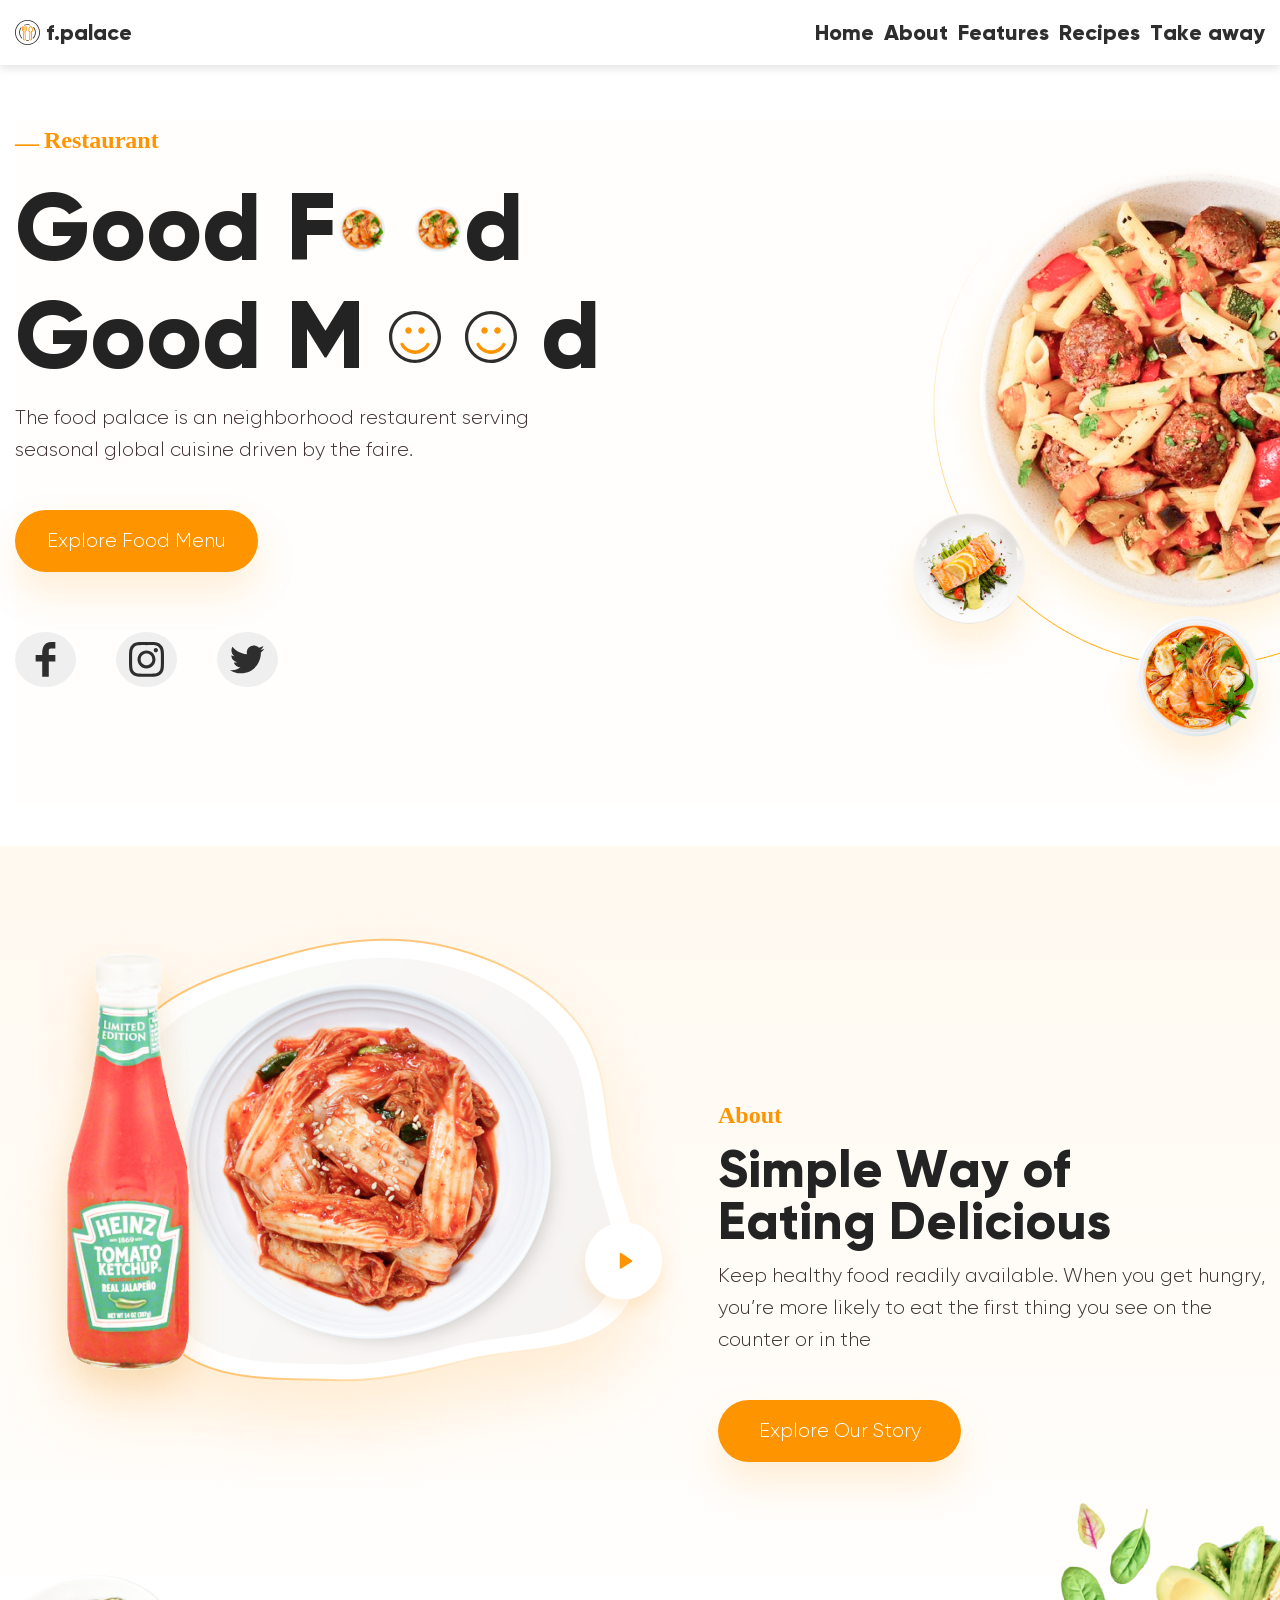
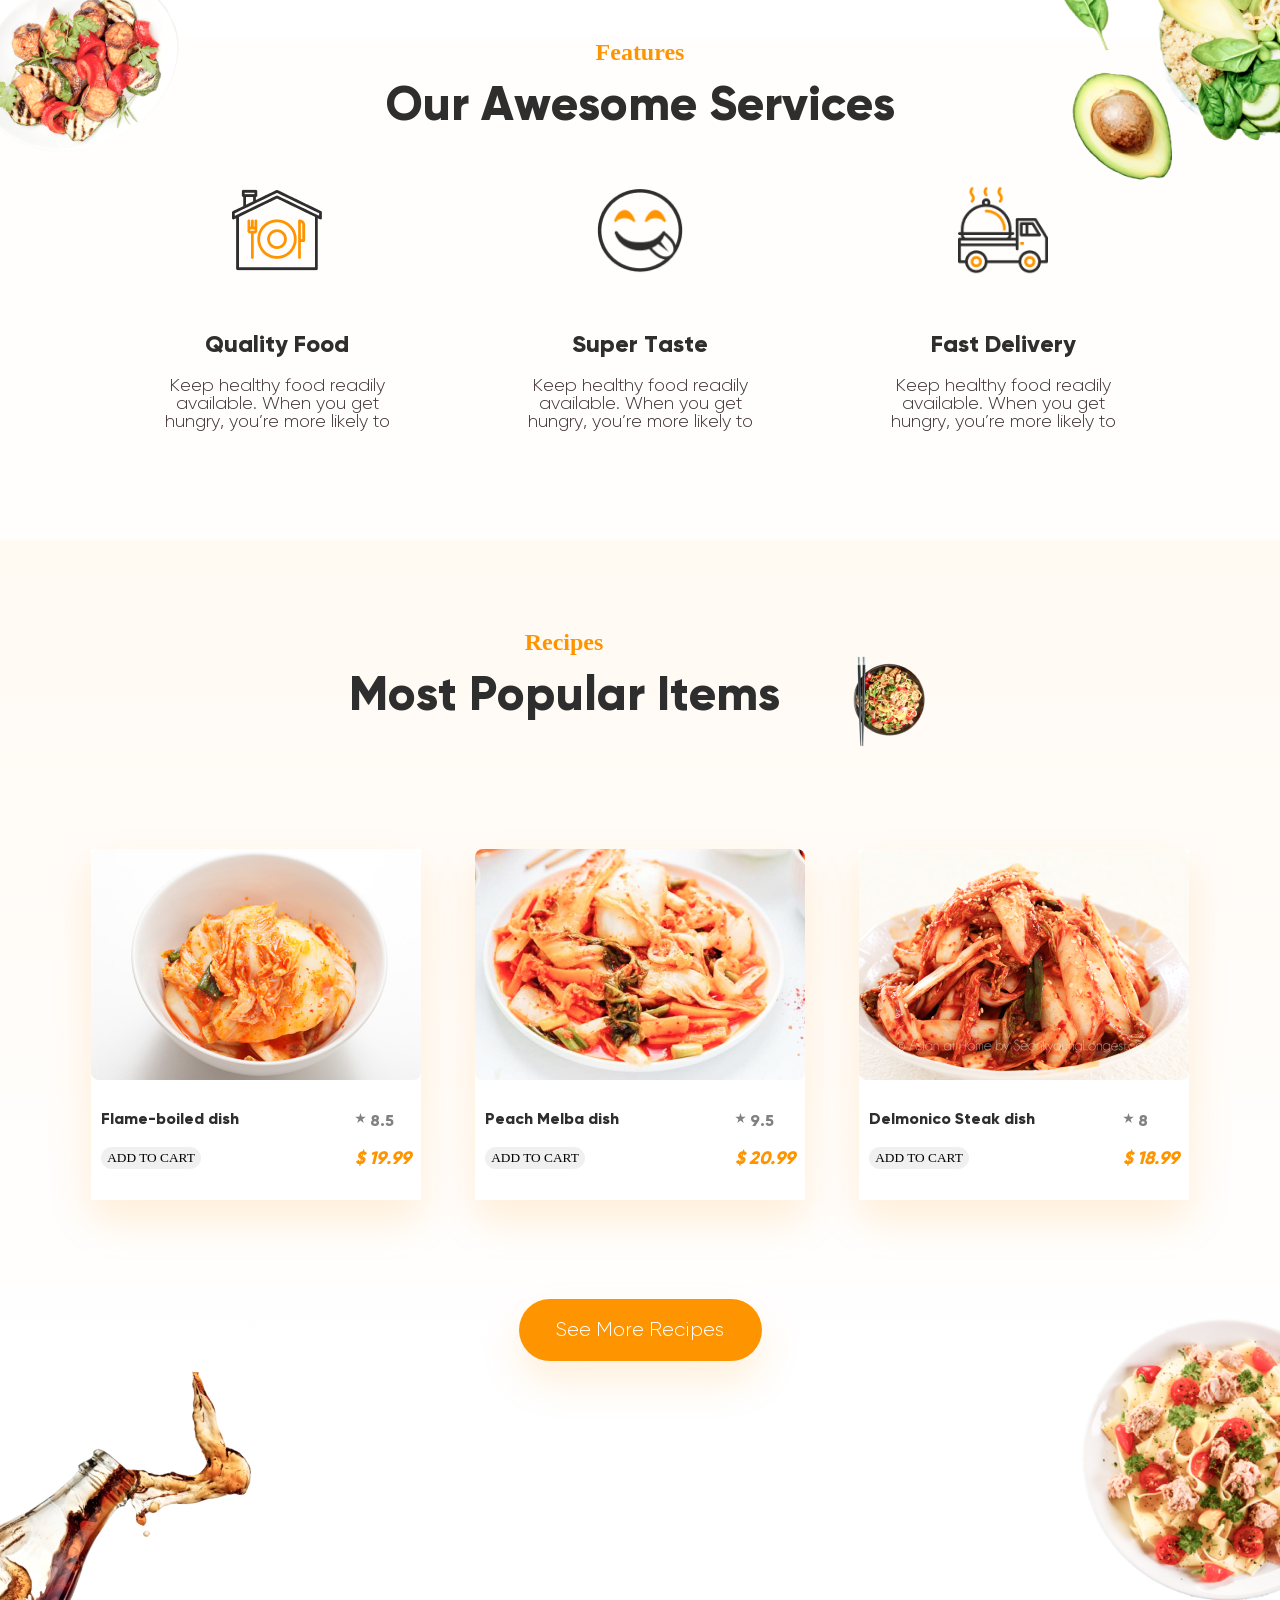
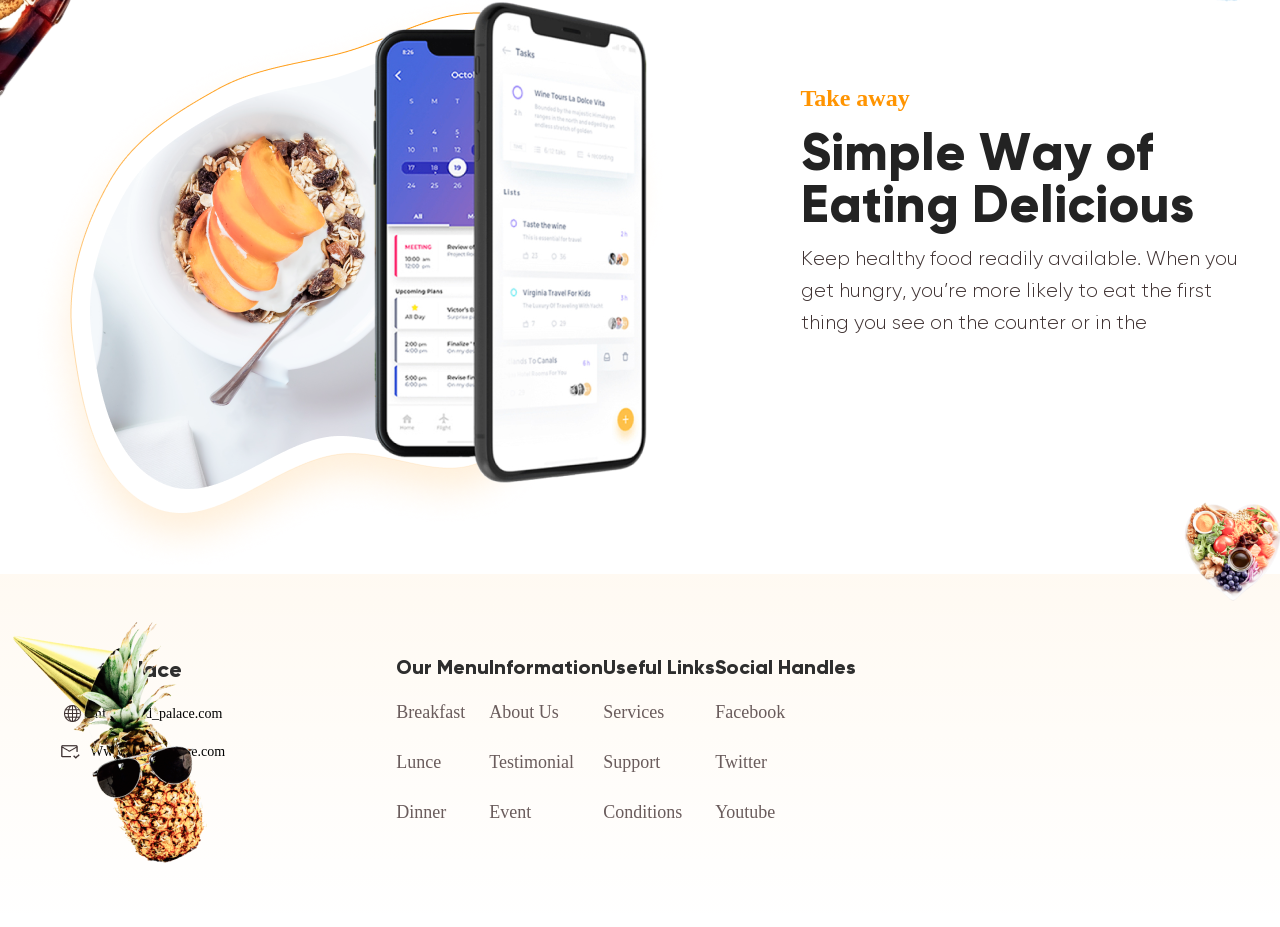
==== commit f8674fa2: "Updates" ====
--- a/index.html
+++ b/index.html
@@ -22,28 +22,24 @@
 
     <body>
         <div class="wrapper">
-            <div class="container">
-                <header class="header">
-<div class="nav">
-    <div class="nav__logo">
-        <img src="./images/food-logo.svg" />
-        <div class="nav__name">F.palace</div>
-    </div>
-    <img src="./images/burger.png" class="nav__center" />
-    <nav class="menu" data-menu>
+            <!-- <div class="container"> -->
+            <header class="header"><div class="nav">
+    <div class="container">
+        <div class="nav__logo">
+            <img src="./images/food-logo.svg" />
+            <div class="nav__name">F.palace</div>
+        </div>
+        <div data-burger><span></span></div>
+        <nav class="menu" data-menu>
    <ul class="menu__body" data-menu-list>
       <li class="menu__item" data-menu-item><a href="#home">Home</a></li><li class="menu__item" data-menu-item><a href="#about">About</a></li><li class="menu__item" data-menu-item><a href="#features">Features</a></li><li class="menu__item" data-menu-item><a href="#recipes">Recipes</a></li><li class="menu__item" data-menu-item><a href="#takeaway">Take away</a></li>
    </ul>
 </nav>
-    <!-- <div class="nav__icon">
-        <img class="img__btn" src="./images/search.png" alt="search" />
-        <img class="img__btn" src="./images/suitcase.png" alt="suitcase" />
-        <img class="img__btn" src="./images/menu.png" alt="menu" />
-    </div> -->
+    </div>
 </div>
 </header>
 
-            </div>
+            <!-- </div> -->
             <main class="main">
                 <div class="container">
                     <section id="home">
--- a/css/style.min.css
+++ b/css/style.min.css
@@ -1,3 +1,4 @@
+@charset "UTF-8";
 @media (prefers-reduced-motion: no-preference) {
   html {
     scroll-behavior: smooth;
@@ -136,6 +137,10 @@
 }
 
 /*-------------------------------------------------------------------------------------------------*/
+body {
+  padding-top: 80px; /* Отступ, чтобы навигация не перекрывала контент */
+}
+
 .wrapper {
   min-height: 100%;
   display: -webkit-box;
@@ -232,16 +237,38 @@
   font-weight: 700;
 }
 
+.container {
+  display: -webkit-box;
+  display: -ms-flexbox;
+  display: flex;
+  -webkit-box-pack: justify;
+      -ms-flex-pack: justify;
+          justify-content: space-between;
+  -webkit-box-align: center;
+      -ms-flex-align: center;
+          align-items: center;
+}
+
 .nav {
-  display: -webkit-box;
-  display: -ms-flexbox;
-  display: flex;
-  -webkit-box-pack: justify;
-      -ms-flex-pack: justify;
-          justify-content: space-between;
-  -webkit-box-align: center;
-      -ms-flex-align: center;
-          align-items: center;
+  padding-top: 20px;
+  padding-bottom: 20px;
+  display: -webkit-box;
+  display: -ms-flexbox;
+  display: flex;
+  -webkit-box-pack: justify;
+      -ms-flex-pack: justify;
+          justify-content: space-between;
+  -webkit-box-align: center;
+      -ms-flex-align: center;
+          align-items: center;
+  position: fixed; /* Сделать навигацию фиксированной */
+  top: 0; /* Привязать к верхней части страницы */
+  left: 0; /* Привязать к левому краю */
+  width: 100%; /* Занимает полную ширину */
+  z-index: 1000; /* Обеспечить отображение поверх других элементов */
+  background-color: white; /* Цвет фона навигации */
+  -webkit-box-shadow: 0 4px 8px rgba(0, 0, 0, 0.1);
+          box-shadow: 0 4px 8px rgba(0, 0, 0, 0.1); /* Немного тени для эффекта подъема */
 }
 
 .nav__logo {
@@ -854,6 +881,96 @@
   text-transform: capitalize;
 }
 
+[data-burger] {
+  display: none;
+}
+
+@media (max-width: 768.5px) {
+  [data-burger] {
+    display: inline-block;
+    position: relative;
+    top: 0.3571428571rem;
+    left: 0.3571428571rem;
+    width: 30px;
+    height: 24px;
+    z-index: 1002;
+  }
+  [data-burger]::before, [data-burger]::after {
+    content: "";
+    position: absolute;
+    left: 0;
+    width: 100%;
+    height: 0.2857142857rem;
+    border-radius: 0.2857142857rem;
+    background-color: var(--burger-color, #006363);
+    -webkit-transition: all 0.3s ease 0s;
+    transition: all 0.3s ease 0s;
+  }
+  [data-burger] span {
+    position: absolute;
+    left: 0;
+    top: 50%;
+    width: 100%;
+    height: 0.2857142857rem;
+    border-radius: 0.2857142857rem;
+    -webkit-transform: translateY(-50%);
+        -ms-transform: translateY(-50%);
+            transform: translateY(-50%);
+    -webkit-transition: all 0.3s ease 0s;
+    transition: all 0.3s ease 0s;
+    background-color: var(--burger-color, #006363);
+  }
+  [data-burger]::before {
+    top: 0;
+  }
+  [data-burger]::after {
+    bottom: 0;
+  }
+  [data-burger].active::before {
+    -webkit-transform: translateY(-50%) rotate(45deg);
+        -ms-transform: translateY(-50%) rotate(45deg);
+            transform: translateY(-50%) rotate(45deg);
+    top: 50%;
+  }
+  [data-burger].active::after {
+    -webkit-transform: translateY(-50%) rotate(-45deg);
+        -ms-transform: translateY(-50%) rotate(-45deg);
+            transform: translateY(-50%) rotate(-45deg);
+    top: 50%;
+  }
+  [data-burger].active span {
+    -webkit-transform: scale(0);
+        -ms-transform: scale(0);
+            transform: scale(0);
+  }
+  [data-menu] {
+    position: fixed;
+    top: -100%;
+    left: 0;
+    width: 100%;
+    height: 100%;
+    max-width: 100%;
+    overflow: auto;
+    visibility: hidden;
+    -webkit-transition: top 0.3s ease 0s, visibility 0.3s ease 0s;
+    transition: top 0.3s ease 0s, visibility 0.3s ease 0s;
+    z-index: 1001;
+    color: var(--menu-text-color, #006363);
+    background-color: var(--burger-menu-bg, #eacda4);
+  }
+  [data-menu] a {
+    color: inherit;
+  }
+  [data-menu].active {
+    top: 0;
+    visibility: visible;
+  }
+  [data-menu-list] > * {
+    width: -webkit-fit-content;
+    width: -moz-fit-content;
+    width: fit-content;
+  }
+}
 @media all and (-ms-high-contrast: none), (-ms-high-contrast: active), (min-width: 0\0 ) {
   body {
     width: 100vw;
